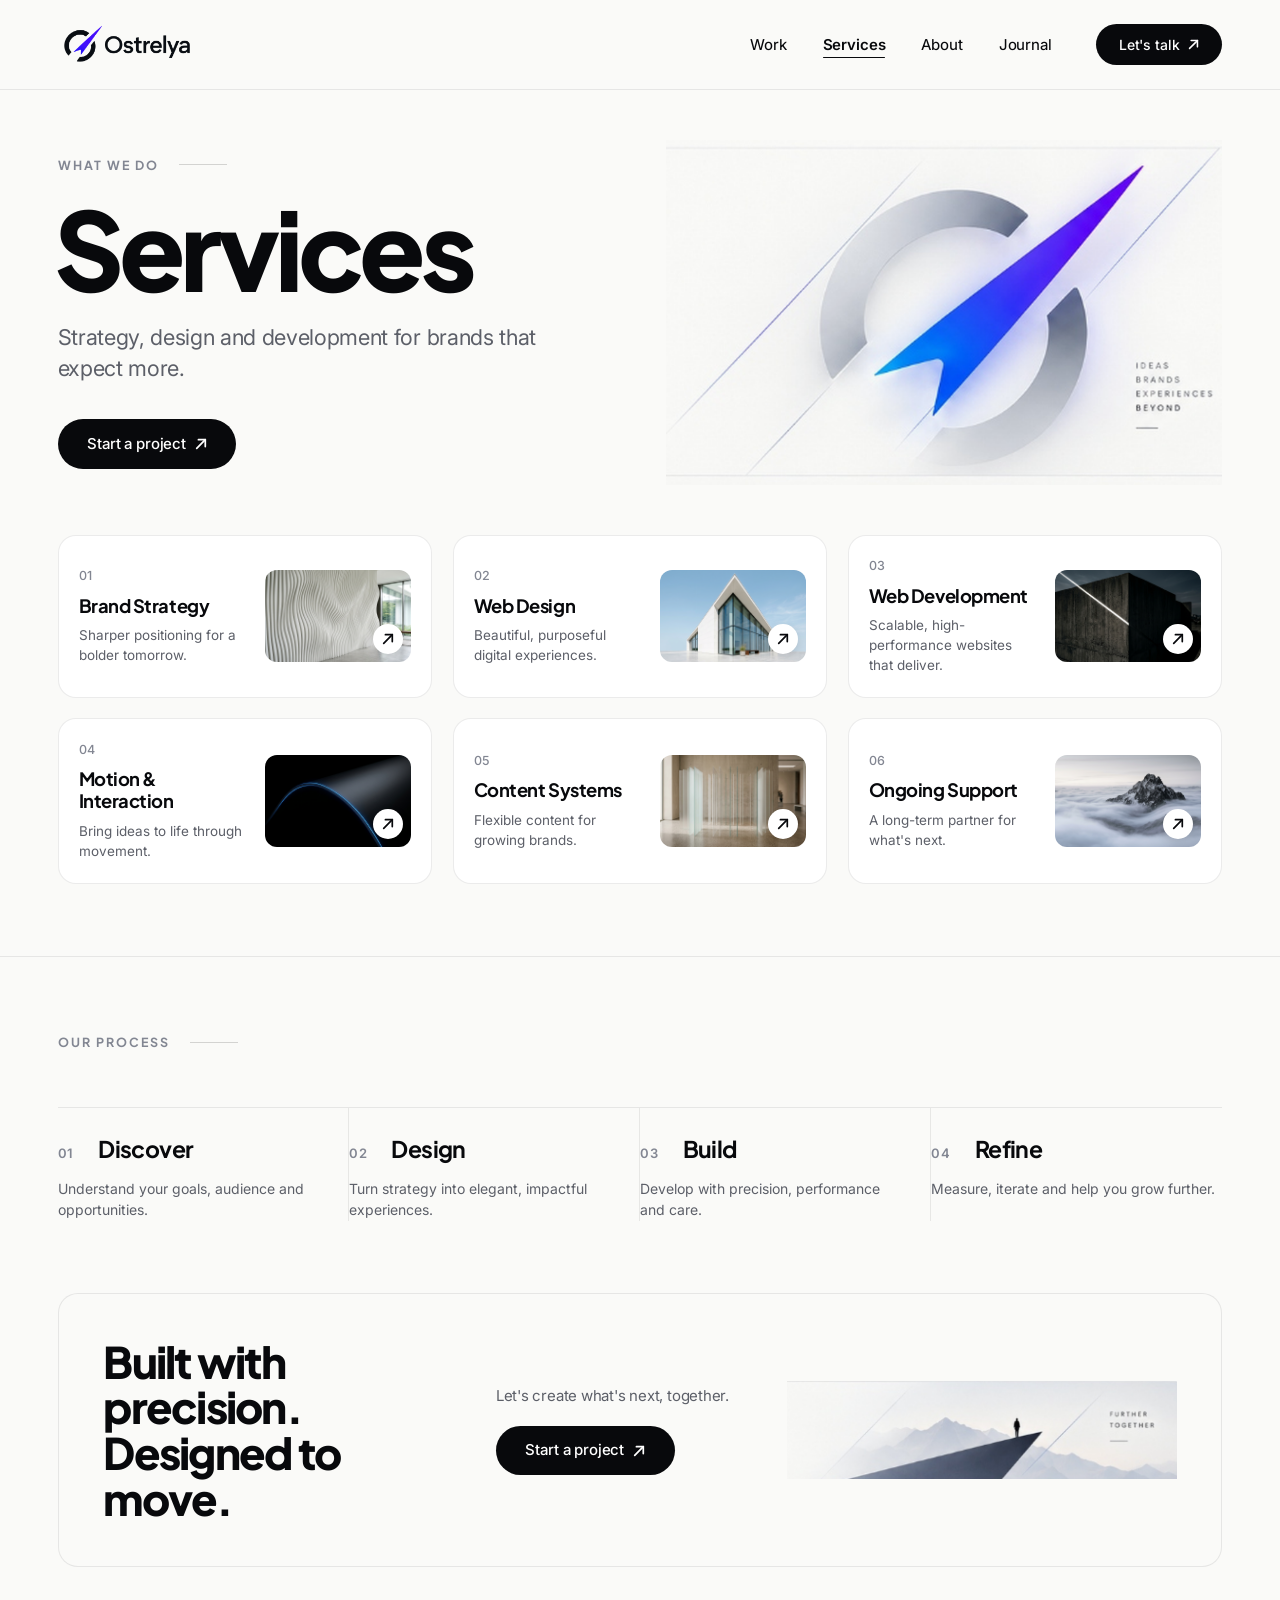
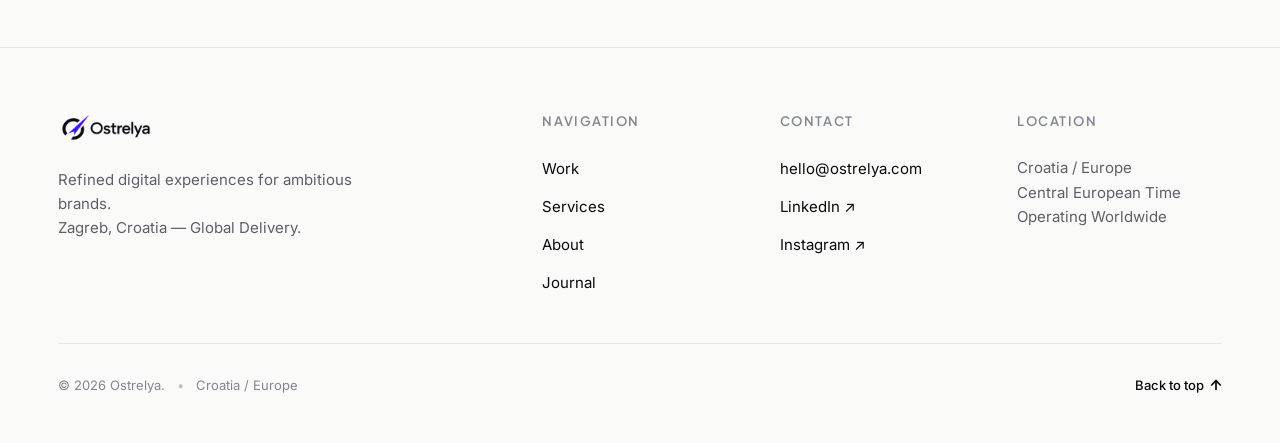
==== services.html @ a350189e "feat: Complete 1:1 Services page with official 3D sculpture and responsive editorial layout" ====
<!DOCTYPE html>
<html lang="en">
<head>
  <meta charset="UTF-8" />
  <meta name="viewport" content="width=device-width, initial-scale=1.0" />
  <title>Services — Ostrelya Studio</title>
  <meta name="description" content="Strategy, design and development for brands that expect more. Explore Ostrelya's capabilities." />
  <meta name="theme-color" content="#FAFAF8" />

  <!-- Open Graph / Social -->
  <meta property="og:type" content="website" />
  <meta property="og:site_name" content="Ostrelya" />
  <meta property="og:title" content="Services — Ostrelya Studio" />
  <meta property="og:description" content="Strategy, design and development for brands that expect more." />
  <meta property="og:image" content="assets/hero-sculpture-official.png" />

  <link rel="icon" type="image/png" href="assets/symbol-dark.png" />

  <!-- Google Fonts: Inter & Plus Jakarta Sans -->
  <link rel="preconnect" href="https://fonts.googleapis.com" />
  <link rel="preconnect" href="https://fonts.gstatic.com" crossorigin />
  <link href="https://fonts.googleapis.com/css2?family=Inter:wght@300;400;500;600;700&family=Plus+Jakarta+Sans:wght@500;600;700;800&display=swap" rel="stylesheet" />

  <link rel="stylesheet" href="styles.css" />
</head>
<body class="page-services">

  <!-- ==================== 1. STICKY NAVIGATION ==================== -->
  <header class="site-header" id="top" role="banner">
    <div class="nav-container">
      <a href="index.html" class="brand-link" aria-label="Ostrelya Home">
        <img src="assets/logo-dark.png" alt="Ostrelya" width="146" height="42" class="brand-logo" />
      </a>

      <nav class="desktop-nav" aria-label="Main Navigation">
        <ul class="nav-links">
          <li><a href="index.html#work" class="nav-link">Work</a></li>
          <li><a href="services.html" class="nav-link active" aria-current="page">Services</a></li>
          <li><a href="index.html#studio" class="nav-link">About</a></li>
          <li><a href="index.html#journal" class="nav-link">Journal</a></li>
        </ul>

        <a href="index.html#contact" class="btn-talk">
          <span>Let's talk</span>
          <svg class="icon-arrow" viewBox="0 0 14 14" width="11" height="11" fill="none" stroke="currentColor" stroke-width="2" stroke-linecap="round" stroke-linejoin="round" aria-hidden="true">
            <line x1="2" y1="12" x2="12" y2="2"></line>
            <polyline points="4 2 12 2 12 10"></polyline>
          </svg>
        </a>
      </nav>

      <!-- Mobile Hamburger Button -->
      <button class="mobile-toggle" id="mobileToggle" aria-label="Toggle navigation menu" aria-expanded="false" aria-controls="mobileMenu">
        <span class="bar"></span>
        <span class="bar"></span>
      </button>
    </div>

    <!-- Mobile Drawer -->
    <div class="mobile-drawer" id="mobileMenu" aria-hidden="true">
      <nav class="mobile-nav-links" aria-label="Mobile Navigation">
        <a href="index.html#work" class="mobile-link">Work</a>
        <a href="services.html" class="mobile-link active">Services</a>
        <a href="index.html#studio" class="mobile-link">About</a>
        <a href="index.html#journal" class="mobile-link">Journal</a>
      </nav>
      <div class="mobile-cta-wrap">
        <a href="index.html#contact" class="btn-talk w-full">
          <span>Let's talk</span>
          <svg class="icon-arrow" viewBox="0 0 14 14" width="12" height="12" fill="none" stroke="currentColor" stroke-width="2" stroke-linecap="round" stroke-linejoin="round" aria-hidden="true">
            <line x1="2" y1="12" x2="12" y2="2"></line>
            <polyline points="4 2 12 2 12 10"></polyline>
          </svg>
        </a>
      </div>
    </div>
  </header>

  <main id="main-content">

    <!-- ==================== 2. SERVICES HERO ==================== -->
    <section class="services-hero-section" aria-label="Services Introduction">
      <div class="page-container">
        <div class="services-hero-grid">

          <!-- Left Column: Typography & Action -->
          <div class="services-hero-content">
            <div class="editorial-eyebrow">
              <span class="eyebrow-text">WHAT WE DO</span>
              <span class="eyebrow-rule" aria-hidden="true"></span>
            </div>

            <h1 class="services-hero-headline">Services</h1>

            <p class="services-hero-lead">
              Strategy, design and development for brands that expect more.
            </p>

            <div class="services-hero-action">
              <a href="index.html#contact" class="btn-talk btn-hero-pill">
                <span>Start a project</span>
                <svg class="icon-arrow" viewBox="0 0 14 14" width="12" height="12" fill="none" stroke="currentColor" stroke-width="2" stroke-linecap="round" stroke-linejoin="round" aria-hidden="true">
                  <line x1="2" y1="12" x2="12" y2="2"></line>
                  <polyline points="4 2 12 2 12 10"></polyline>
                </svg>
              </a>
            </div>
          </div>

          <!-- Right Column: Official 3D Brand Sculpture Visual -->
          <div class="services-hero-visual" aria-hidden="true">
            <div class="sculpture-card">
              <img src="assets/hero-sculpture-official.png" alt="Ostrelya 3D Brand Sculpture" class="sculpture-img" width="870" height="540" />
            </div>
          </div>

        </div>
      </div>
    </section>

    <!-- ==================== 3. SERVICES 6-CARD GRID ==================== -->
    <section class="services-grid-section" aria-label="Studio Capabilities">
      <div class="page-container">
        <div class="services-grid">

          <!-- Card 01: Brand Strategy -->
          <article class="service-card">
            <div class="service-card-body">
              <span class="service-num">01</span>
              <h2 class="service-title">Brand Strategy</h2>
              <p class="service-desc">
                Sharper positioning for a bolder tomorrow.
              </p>
            </div>
            <div class="service-card-media">
              <img src="assets/service-1.jpg" alt="Brand Strategy architecture visual" class="service-media-img" loading="lazy" width="400" height="260" />
              <div class="service-media-btn" aria-hidden="true">
                <svg viewBox="0 0 14 14" width="12" height="12" fill="none" stroke="currentColor" stroke-width="2" stroke-linecap="round" stroke-linejoin="round">
                  <line x1="2" y1="12" x2="12" y2="2"></line>
                  <polyline points="4 2 12 2 12 10"></polyline>
                </svg>
              </div>
            </div>
          </article>

          <!-- Card 02: Web Design -->
          <article class="service-card">
            <div class="service-card-body">
              <span class="service-num">02</span>
              <h2 class="service-title">Web Design</h2>
              <p class="service-desc">
                Beautiful, purposeful digital experiences.
              </p>
            </div>
            <div class="service-card-media">
              <img src="assets/service-2.jpg" alt="Web Design architectural glass visual" class="service-media-img" loading="lazy" width="400" height="260" />
              <div class="service-media-btn" aria-hidden="true">
                <svg viewBox="0 0 14 14" width="12" height="12" fill="none" stroke="currentColor" stroke-width="2" stroke-linecap="round" stroke-linejoin="round">
                  <line x1="2" y1="12" x2="12" y2="2"></line>
                  <polyline points="4 2 12 2 12 10"></polyline>
                </svg>
              </div>
            </div>
          </article>

          <!-- Card 03: Web Development -->
          <article class="service-card">
            <div class="service-card-body">
              <span class="service-num">03</span>
              <h2 class="service-title">Web Development</h2>
              <p class="service-desc">
                Scalable, high-performance websites that deliver.
              </p>
            </div>
            <div class="service-card-media">
              <img src="assets/service-3.jpg" alt="Web Development concrete monolith beam visual" class="service-media-img" loading="lazy" width="400" height="260" />
              <div class="service-media-btn" aria-hidden="true">
                <svg viewBox="0 0 14 14" width="12" height="12" fill="none" stroke="currentColor" stroke-width="2" stroke-linecap="round" stroke-linejoin="round">
                  <line x1="2" y1="12" x2="12" y2="2"></line>
                  <polyline points="4 2 12 2 12 10"></polyline>
                </svg>
              </div>
            </div>
          </article>

          <!-- Card 04: Motion & Interaction -->
          <article class="service-card">
            <div class="service-card-body">
              <span class="service-num">04</span>
              <h2 class="service-title">Motion &amp; Interaction</h2>
              <p class="service-desc">
                Bring ideas to life through movement.
              </p>
            </div>
            <div class="service-card-media">
              <img src="assets/service-4.jpg" alt="Motion and Interaction electric blue curve visual" class="service-media-img" loading="lazy" width="400" height="260" />
              <div class="service-media-btn" aria-hidden="true">
                <svg viewBox="0 0 14 14" width="12" height="12" fill="none" stroke="currentColor" stroke-width="2" stroke-linecap="round" stroke-linejoin="round">
                  <line x1="2" y1="12" x2="12" y2="2"></line>
                  <polyline points="4 2 12 2 12 10"></polyline>
                </svg>
              </div>
            </div>
          </article>

          <!-- Card 05: Content Systems -->
          <article class="service-card">
            <div class="service-card-body">
              <span class="service-num">05</span>
              <h2 class="service-title">Content Systems</h2>
              <p class="service-desc">
                Flexible content for growing brands.
              </p>
            </div>
            <div class="service-card-media">
              <img src="assets/service-5.jpg" alt="Content Systems layered translucent glass visual" class="service-media-img" loading="lazy" width="400" height="260" />
              <div class="service-media-btn" aria-hidden="true">
                <svg viewBox="0 0 14 14" width="12" height="12" fill="none" stroke="currentColor" stroke-width="2" stroke-linecap="round" stroke-linejoin="round">
                  <line x1="2" y1="12" x2="12" y2="2"></line>
                  <polyline points="4 2 12 2 12 10"></polyline>
                </svg>
              </div>
            </div>
          </article>

          <!-- Card 06: Ongoing Support -->
          <article class="service-card">
            <div class="service-card-body">
              <span class="service-num">06</span>
              <h2 class="service-title">Ongoing Support</h2>
              <p class="service-desc">
                A long-term partner for what's next.
              </p>
            </div>
            <div class="service-card-media">
              <img src="assets/service-6.jpg" alt="Ongoing Support alpine mountain mist visual" class="service-media-img" loading="lazy" width="400" height="260" />
              <div class="service-media-btn" aria-hidden="true">
                <svg viewBox="0 0 14 14" width="12" height="12" fill="none" stroke="currentColor" stroke-width="2" stroke-linecap="round" stroke-linejoin="round">
                  <line x1="2" y1="12" x2="12" y2="2"></line>
                  <polyline points="4 2 12 2 12 10"></polyline>
                </svg>
              </div>
            </div>
          </article>

        </div>
      </div>
    </section>

    <!-- ==================== 4. OUR PROCESS (4-COLUMN EDITORIAL) ==================== -->
    <section class="services-process-section" aria-label="Our Process">
      <div class="page-container">
        
        <div class="editorial-eyebrow">
          <span class="eyebrow-text">OUR PROCESS</span>
          <span class="eyebrow-rule" aria-hidden="true"></span>
        </div>

        <div class="services-process-columns">
          
          <!-- Step 01: Discover -->
          <div class="process-col">
            <div class="process-col-head">
              <span class="process-col-num">01</span>
              <h3 class="process-col-title">Discover</h3>
            </div>
            <p class="process-col-text">
              Understand your goals, audience and opportunities.
            </p>
          </div>

          <!-- Step 02: Design -->
          <div class="process-col">
            <div class="process-col-head">
              <span class="process-col-num">02</span>
              <h3 class="process-col-title">Design</h3>
            </div>
            <p class="process-col-text">
              Turn strategy into elegant, impactful experiences.
            </p>
          </div>

          <!-- Step 03: Build -->
          <div class="process-col">
            <div class="process-col-head">
              <span class="process-col-num">03</span>
              <h3 class="process-col-title">Build</h3>
            </div>
            <p class="process-col-text">
              Develop with precision, performance and care.
            </p>
          </div>

          <!-- Step 04: Refine -->
          <div class="process-col">
            <div class="process-col-head">
              <span class="process-col-num">04</span>
              <h3 class="process-col-title">Refine</h3>
            </div>
            <p class="process-col-text">
              Measure, iterate and help you grow further.
            </p>
          </div>

        </div>

      </div>
    </section>

    <!-- ==================== 5. CLOSING CTA BANNER ==================== -->
    <section class="services-cta-section" aria-label="Start a Project">
      <div class="page-container">
        <div class="services-cta-card">
          
          <!-- Left: Headline -->
          <div class="cta-col-headline">
            <h2 class="cta-headline-text">
              Built with precision.<br />
              Designed to move.
            </h2>
          </div>

          <!-- Center: Action & Copy -->
          <div class="cta-col-action">
            <p class="cta-action-sub">Let's create what's next, together.</p>
            <a href="index.html#contact" class="btn-talk btn-cta-pill">
              <span>Start a project</span>
              <svg class="icon-arrow" viewBox="0 0 14 14" width="12" height="12" fill="none" stroke="currentColor" stroke-width="2" stroke-linecap="round" stroke-linejoin="round" aria-hidden="true">
                <line x1="2" y1="12" x2="12" y2="2"></line>
                <polyline points="4 2 12 2 12 10"></polyline>
              </svg>
            </a>
          </div>

          <!-- Right: Official Promontory Graphic -->
          <div class="cta-col-visual">
            <img src="assets/cta-promontory-official.png" alt="Ostrelya Promontory — Further Together" class="cta-promontory-img" loading="lazy" width="800" height="200" />
          </div>

        </div>
      </div>
    </section>

  </main>

  <!-- ==================== 6. FOOTER ==================== -->
  <footer class="site-footer" id="journal" role="contentinfo">
    <div class="page-container">
      <div class="footer-top">
        <div class="footer-brand-col">
          <a href="index.html" class="footer-logo-link" aria-label="Ostrelya back to top">
            <img src="assets/logo-dark.png" alt="Ostrelya" width="168" height="48" class="footer-logo-img" />
          </a>
          <p class="footer-brand-tagline">
            Refined digital experiences for ambitious brands.<br />Zagreb, Croatia &mdash; Global Delivery.
          </p>
        </div>

        <div class="footer-links-grid">
          <div class="footer-nav-col">
            <span class="footer-col-heading">Navigation</span>
            <ul class="footer-list">
              <li><a href="index.html#work">Work</a></li>
              <li><a href="services.html">Services</a></li>
              <li><a href="index.html#studio">About</a></li>
              <li><a href="index.html#journal">Journal</a></li>
            </ul>
          </div>

          <div class="footer-nav-col">
            <span class="footer-col-heading">Contact</span>
            <ul class="footer-list">
              <li><a href="mailto:hello@ostrelya.com">hello@ostrelya.com</a></li>
              <li><a href="https://linkedin.com" target="_blank" rel="noopener noreferrer">LinkedIn ↗</a></li>
              <li><a href="https://instagram.com" target="_blank" rel="noopener noreferrer">Instagram ↗</a></li>
            </ul>
          </div>

          <div class="footer-nav-col">
            <span class="footer-col-heading">Location</span>
            <p class="footer-location-text">
              Croatia / Europe<br />
              Central European Time<br />
              Operating Worldwide
            </p>
          </div>
        </div>
      </div>

      <div class="footer-bottom">
        <div class="footer-bottom-left">
          <span class="copyright">&copy; 2026 Ostrelya.</span>
          <span class="footer-bullet" aria-hidden="true">&bull;</span>
          <span class="location-badge">Croatia / Europe</span>
        </div>

        <div class="footer-bottom-right">
          <a href="#top" class="back-to-top" id="backToTop">
            <span>Back to top</span>
            <svg viewBox="0 0 14 14" width="12" height="12" fill="none" stroke="currentColor" stroke-width="2" stroke-linecap="round" stroke-linejoin="round" aria-hidden="true">
              <line x1="7" y1="12" x2="7" y2="2"></line>
              <polyline points="2 7 7 2 12 7"></polyline>
            </svg>
          </a>
        </div>
      </div>
    </div>
  </footer>

  <script src="script.js"></script>
</body>
</html>
---- styles.css ----
/* ==========================================================================
   OSTRELYA STUDIO — COMPREHENSIVE DESIGN SYSTEM
   Brand: Ostrelya
   Aesthetic: Premium European Design Studio + Swiss Graphic Restraint
   ========================================================================== */

/* -------------------- 1. TOKENS & VARIABLES -------------------- */
:root {
  /* Warm off-white system */
  --bg-canvas: #FAFAF8;
  --bg-canvas-subtle: #F5F5F0;
  --bg-panel: #F1F1EB;
  --bg-panel-hover: #EBEBE4;
  --bg-pure: #FFFFFF;

  /* Typographic Inks */
  --text-primary: #08090C;
  --text-secondary: #5C5F68;
  --text-muted: #828692;
  --text-light: #FFFFFF;
  --text-light-muted: rgba(255, 255, 255, 0.75);

  /* Hairlines & Dividers */
  --border-hairline: rgba(8, 9, 12, 0.08);
  --border-hairline-strong: rgba(8, 9, 12, 0.16);

  /* Brand Accent: Ostrelya electric blue -> violet */
  --grad-ostrelya: linear-gradient(135deg, #087BFF 0%, #224DFF 45%, #5830FF 80%, #8500FF 100%);
  --accent-blue: #087BFF;
  --accent-electric: #224DFF;
  --accent-violet: #8500FF;

  /* Typography */
  --font-display: 'Plus Jakarta Sans', -apple-system, BlinkMacSystemFont, 'Segoe UI', Roboto, Helvetica, Arial, sans-serif;
  --font-sans: 'Inter', -apple-system, BlinkMacSystemFont, 'Segoe UI', Roboto, Helvetica, Arial, sans-serif;

  /* Dimensions */
  --container-max: 1440px;
  --container-pad: clamp(1.75rem, 4.5vw, 4.5rem);
  --header-height: 90px;
  --radius-card: 18px;
  --radius-pill: 9999px;

  /* Motion Curves */
  --ease-out-expo: cubic-bezier(0.16, 1, 0.3, 1);
  --transition-fast: 0.25s var(--ease-out-expo);
  --transition-medium: 0.45s var(--ease-out-expo);
  --transition-slow: 0.75s var(--ease-out-expo);
}

/* -------------------- 2. RESET & BASE -------------------- */
*, *::before, *::after {
  box-sizing: border-box;
  margin: 0;
  padding: 0;
}

html {
  font-size: 16px;
  scroll-behavior: smooth;
  -webkit-font-smoothing: antialiased;
  -moz-osx-font-smoothing: grayscale;
  background-color: var(--bg-canvas);
  color: var(--text-primary);
}

body {
  font-family: var(--font-sans);
  background-color: var(--bg-canvas);
  color: var(--text-primary);
  line-height: 1.5;
  overflow-x: hidden;
  position: relative;
}

img, svg {
  display: block;
  max-width: 100%;
}

a {
  color: inherit;
  text-decoration: none;
}

button {
  background: none;
  border: none;
  font: inherit;
  cursor: pointer;
}

ul, ol {
  list-style: none;
}

.page-container {
  width: 100%;
  max-width: var(--container-max);
  margin-inline: auto;
  padding-inline: var(--container-pad);
}

.section-eyebrow {
  font-family: var(--font-display);
  font-size: 0.78125rem;
  font-weight: 700;
  letter-spacing: 0.16em;
  text-transform: uppercase;
  color: var(--text-muted);
  margin-bottom: 1.25rem;
}

/* -------------------- 3. STICKY NAVIGATION -------------------- */
.site-header {
  position: sticky;
  top: 0;
  left: 0;
  width: 100%;
  height: var(--header-height);
  z-index: 100;
  background-color: var(--bg-canvas);
  border-bottom: 1px solid var(--border-hairline);
  transition: background-color var(--transition-fast), border-color var(--transition-fast), box-shadow var(--transition-fast);
}

.site-header.scrolled {
  background-color: rgba(250, 250, 248, 0.94);
  backdrop-filter: blur(12px);
  -webkit-backdrop-filter: blur(12px);
  box-shadow: 0 4px 20px rgba(8, 9, 12, 0.03);
}

.nav-container {
  width: 100%;
  max-width: var(--container-max);
  height: 100%;
  margin-inline: auto;
  padding-inline: var(--container-pad);
  display: flex;
  align-items: center;
  justify-content: space-between;
}

.brand-link {
  display: flex;
  align-items: center;
  transition: opacity var(--transition-fast);
}

.brand-link:hover {
  opacity: 0.85;
}

.brand-logo {
  height: clamp(44px, 3.6vw, 52px);
  width: auto;
  object-fit: contain;
}

.desktop-nav {
  display: flex;
  align-items: center;
  gap: 2.75rem;
}

.nav-links {
  display: flex;
  align-items: center;
  gap: 2.25rem;
}

.nav-link {
  font-family: var(--font-sans);
  font-size: 0.9375rem;
  font-weight: 450;
  color: var(--text-primary);
  letter-spacing: -0.01em;
  transition: color var(--transition-fast);
}

.nav-link:hover {
  color: var(--text-secondary);
}

.btn-talk {
  display: inline-flex;
  align-items: center;
  gap: 0.55rem;
  background-color: var(--text-primary);
  color: var(--text-light);
  font-family: var(--font-sans);
  font-size: 0.875rem;
  font-weight: 500;
  letter-spacing: -0.01em;
  padding: 0.65rem 1.45rem;
  border-radius: var(--radius-pill);
  transition: background-color var(--transition-fast), transform var(--transition-fast);
}

.btn-talk:hover {
  background-color: #1a1c22;
  transform: translateY(-1px);
}

.btn-talk .icon-arrow,
.btn-primary .icon-arrow,
.services-cta-link .icon-arrow {
  transition: transform var(--transition-fast);
}

.btn-talk:hover .icon-arrow,
.btn-primary:hover .icon-arrow,
.services-cta-link:hover .icon-arrow {
  transform: translate(2px, -2px);
}

/* Mobile Toggle */
.mobile-toggle {
  display: none;
  flex-direction: column;
  justify-content: center;
  gap: 5px;
  width: 32px;
  height: 32px;
}

.mobile-toggle .bar {
  display: block;
  width: 22px;
  height: 1.75px;
  background-color: var(--text-primary);
  transition: transform var(--transition-fast), opacity var(--transition-fast);
}

.mobile-toggle.active .bar:first-child {
  transform: translateY(3.5px) rotate(45deg);
}

.mobile-toggle.active .bar:last-child {
  transform: translateY(-3.5px) rotate(-45deg);
}

.mobile-drawer {
  display: none;
}

/* -------------------- 4. HERO SECTION -------------------- */
.hero-section {
  position: relative;
  width: 100%;
  min-height: calc(82vh - var(--header-height));
  display: flex;
  flex-direction: column;
  justify-content: center;
  overflow: hidden;
  padding-top: clamp(2.5rem, 5vh, 4rem);
  padding-bottom: clamp(1.5rem, 3vh, 2.5rem);
}

/* Architectural Hairline Rules Aligned to Needle Angle (-42deg) */
.hero-architectural-lines {
  position: absolute;
  inset: 0;
  pointer-events: none;
  z-index: 1;
  overflow: hidden;
}

.diagonal-line {
  position: absolute;
  height: 1px;
  transform: rotate(-41.5deg);
  transform-origin: center;
  pointer-events: none;
}

/* Line extending from needle tip to top-right of page */
.line-tangent-tip {
  width: 180vw;
  top: 15%;
  right: -30%;
  background: linear-gradient(90deg, rgba(8, 9, 12, 0) 0%, rgba(8, 9, 12, 0.07) 30%, rgba(34, 77, 255, 0.12) 60%, rgba(8, 9, 12, 0) 100%);
}

/* Line passing through the lower-left circle and needle base */
.line-tangent-base {
  width: 180vw;
  top: 68%;
  left: -20%;
  background: linear-gradient(90deg, rgba(8, 9, 12, 0) 0%, rgba(8, 9, 12, 0.07) 40%, rgba(8, 9, 12, 0.05) 75%, rgba(8, 9, 12, 0) 100%);
}

/* Subtle cross-field tension line */
.line-cross-field {
  width: 180vw;
  top: 42%;
  left: -15%;
  opacity: 0.45;
  background: linear-gradient(90deg, rgba(8, 9, 12, 0) 0%, rgba(8, 9, 12, 0.05) 50%, rgba(8, 9, 12, 0) 100%);
}

.hero-container {
  position: relative;
  z-index: 2;
  width: 100%;
  max-width: var(--container-max);
  margin-inline: auto;
  padding-inline: var(--container-pad);
  display: grid;
  grid-template-columns: 1.15fr 0.85fr;
  align-items: center;
  gap: clamp(2rem, 4vw, 5rem);
}

.hero-content {
  display: flex;
  flex-direction: column;
  align-items: flex-start;
  max-width: 680px;
}

.hero-title {
  font-family: var(--font-display);
  font-size: clamp(4.5rem, 9.8vw, 9.5rem);
  font-weight: 800;
  letter-spacing: -0.045em;
  line-height: 0.92;
  color: var(--text-primary);
  margin-bottom: 1.5rem;
  margin-left: -0.035em;
}

.hero-tagline {
  font-family: var(--font-sans);
  font-size: clamp(1.2rem, 1.85vw, 1.625rem);
  font-weight: 400;
  line-height: 1.35;
  color: var(--text-secondary);
  letter-spacing: -0.018em;
  margin-bottom: 2.75rem;
}

.btn-primary {
  display: inline-flex;
  align-items: center;
  gap: 0.65rem;
  background-color: var(--text-primary);
  color: var(--text-light);
  font-family: var(--font-sans);
  font-size: 0.9375rem;
  font-weight: 500;
  letter-spacing: -0.01em;
  padding: 0.85rem 1.85rem;
  border-radius: var(--radius-pill);
  transition: background-color var(--transition-fast), transform var(--transition-fast), box-shadow var(--transition-fast);
}

.btn-primary:hover {
  background-color: #1a1c22;
  transform: translateY(-2px);
  box-shadow: 0 8px 24px rgba(8, 9, 12, 0.12);
}

/* Right Column: Giant Emblem */
.hero-emblem-wrap {
  position: relative;
  display: flex;
  align-items: center;
  justify-content: center;
}

.emblem-stage {
  position: relative;
  width: 100%;
  max-width: 540px;
  aspect-ratio: 1 / 1;
  display: flex;
  align-items: center;
  justify-content: center;
  transition: transform var(--transition-slow);
}

.hero-emblem {
  width: 100%;
  height: 100%;
  object-fit: contain;
  filter: drop-shadow(0 20px 35px rgba(8, 9, 12, 0.11))
          drop-shadow(0 45px 75px rgba(34, 77, 255, 0.08));
  user-select: none;
  -webkit-user-drag: none;
}

/* Hairline Divider under Hero */
.hero-divider {
  width: 100%;
  max-width: var(--container-max);
  height: 1px;
  background-color: var(--border-hairline);
  margin-inline: auto;
  margin-top: clamp(2rem, 4vh, 3.5rem);
}

/* -------------------- 5. FEATURED WORK (4 CARDS) -------------------- */
.work-section {
  position: relative;
  padding-top: clamp(2rem, 3.5vh, 3rem);
  padding-bottom: clamp(5rem, 8vh, 7.5rem);
}

.work-grid {
  display: grid;
  grid-template-columns: repeat(4, 1fr);
  gap: clamp(1rem, 1.6vw, 1.5rem);
}

.project-card {
  position: relative;
  border-radius: var(--radius-card);
  overflow: hidden;
  aspect-ratio: 4 / 3.25;
  background-color: #121316;
  box-shadow: 0 4px 16px rgba(8, 9, 12, 0.04);
  transition: transform var(--transition-medium), box-shadow var(--transition-medium);
}

.project-card:hover {
  transform: translateY(-4px);
  box-shadow: 0 16px 36px rgba(8, 9, 12, 0.09);
}

.card-inner-link {
  display: flex;
  flex-direction: column;
  justify-content: space-between;
  width: 100%;
  height: 100%;
  position: relative;
  padding: clamp(1.15rem, 1.6vw, 1.5rem);
  overflow: hidden;
}

.card-media {
  position: absolute;
  inset: 0;
  z-index: 1;
  overflow: hidden;
}

.card-image {
  width: 100%;
  height: 100%;
  object-fit: cover;
  transition: transform 0.8s var(--ease-out-expo);
}

.project-card:hover .card-image {
  transform: scale(1.04);
}

.card-overlay {
  position: absolute;
  inset: 0;
  pointer-events: none;
}

/* Dark Card Styling (Card 1 & Card 3) */
.card-dark .card-overlay {
  background: linear-gradient(
    180deg,
    rgba(8, 9, 12, 0.5) 0%,
    rgba(8, 9, 12, 0.15) 35%,
    rgba(8, 9, 12, 0.88) 100%
  );
}

.card-dark .indicator-symbol,
.card-dark .card-title,
.card-dark .card-arrow {
  color: #FFFFFF;
}

.card-dark .card-category {
  color: rgba(255, 255, 255, 0.72);
}

.card-dark .indicator-dashes i {
  background-color: rgba(255, 255, 255, 0.5);
}

/* Light Card Styling (Card 2 & Card 4) */
.card-light .card-overlay {
  background: linear-gradient(
    180deg,
    rgba(250, 250, 248, 0.55) 0%,
    rgba(250, 250, 248, 0.12) 35%,
    rgba(250, 250, 248, 0.92) 100%
  );
}

.card-light .indicator-symbol,
.card-light .card-title,
.card-light .card-arrow {
  color: #08090C;
}

.card-light .card-category {
  color: #5C5F68;
}

.card-light .indicator-dashes i {
  background-color: rgba(8, 9, 12, 0.35);
}

/* Card Top Row */
.card-top {
  position: relative;
  z-index: 2;
  display: flex;
  align-items: center;
  justify-content: space-between;
}

.indicator-symbol {
  font-family: var(--font-display);
  font-size: 0.9375rem;
  font-weight: 700;
  letter-spacing: -0.01em;
}

.indicator-symbol.glyph-circle {
  font-size: 1.15rem;
  font-weight: 400;
  line-height: 1;
}

.indicator-dashes {
  display: flex;
  align-items: center;
  gap: 5px;
}

.indicator-dashes i {
  display: block;
  width: 14px;
  height: 1.5px;
  border-radius: 1px;
}

/* Card Bottom Row */
.card-bottom {
  position: relative;
  z-index: 2;
  display: flex;
  align-items: flex-end;
  justify-content: space-between;
  gap: 0.75rem;
}

.card-meta {
  display: flex;
  flex-direction: column;
  gap: 0.45rem;
}

.card-title {
  font-family: var(--font-display);
  font-size: clamp(1.1rem, 1.45vw, 1.375rem);
  font-weight: 600;
  line-height: 1.18;
  letter-spacing: -0.025em;
}

.card-category {
  font-family: var(--font-sans);
  font-size: 0.6875rem;
  font-weight: 600;
  text-transform: uppercase;
  letter-spacing: 0.12em;
}

.card-arrow-wrap {
  display: flex;
  align-items: center;
  justify-content: center;
  width: 26px;
  height: 26px;
  flex-shrink: 0;
}

.card-arrow {
  transition: transform var(--transition-fast);
}

.project-card:hover .card-arrow {
  transform: translate(3px, -3px);
}

/* -------------------- 6. STUDIO / POSITIONING SECTION -------------------- */
.studio-section {
  position: relative;
  padding-top: clamp(4.5rem, 7.5vh, 7rem);
  padding-bottom: clamp(5rem, 8.5vh, 8rem);
  border-top: 1px solid var(--border-hairline);
}

.studio-layout {
  display: grid;
  grid-template-columns: 1.35fr 1fr;
  gap: clamp(2.5rem, 6vw, 6.5rem);
  align-items: flex-start;
  margin-top: 1.75rem;
}

.statement-headline {
  font-family: var(--font-display);
  font-size: clamp(2.25rem, 4.4vw, 4.25rem);
  font-weight: 700;
  line-height: 1.12;
  letter-spacing: -0.035em;
  color: var(--text-primary);
}

.studio-narrative {
  display: flex;
  flex-direction: column;
  gap: 1.5rem;
  padding-top: 0.5rem;
}

.narrative-p {
  font-family: var(--font-sans);
  font-size: clamp(1.0625rem, 1.35vw, 1.35rem);
  font-weight: 400;
  line-height: 1.6;
  color: var(--text-primary);
  letter-spacing: -0.015em;
}

.narrative-sub {
  font-family: var(--font-sans);
  font-size: 0.9375rem;
  line-height: 1.65;
  color: var(--text-secondary);
}

.studio-signature {
  margin-top: 1.5rem;
  padding-top: 1.5rem;
  border-top: 1px solid var(--border-hairline);
  display: flex;
  flex-direction: column;
  gap: 0.25rem;
}

.sig-label {
  font-size: 0.75rem;
  font-weight: 700;
  text-transform: uppercase;
  letter-spacing: 0.12em;
  color: var(--text-muted);
}

.sig-val {
  font-size: 0.875rem;
  font-weight: 500;
  color: var(--text-primary);
}

/* -------------------- 7. SERVICES PREVIEW -------------------- */
.services-section {
  position: relative;
  padding-top: clamp(4.5rem, 7.5vh, 7rem);
  padding-bottom: clamp(5rem, 8.5vh, 8rem);
  border-top: 1px solid var(--border-hairline);
}

.services-header {
  display: flex;
  align-items: flex-end;
  justify-content: space-between;
  margin-bottom: clamp(3rem, 5vh, 4.5rem);
}

.services-headline {
  font-family: var(--font-display);
  font-size: clamp(2.25rem, 4vw, 3.75rem);
  font-weight: 700;
  line-height: 1.1;
  letter-spacing: -0.035em;
  color: var(--text-primary);
}

.services-cta-link {
  display: inline-flex;
  align-items: center;
  gap: 0.5rem;
  font-family: var(--font-sans);
  font-size: 0.9375rem;
  font-weight: 500;
  color: var(--text-primary);
  padding-bottom: 0.25rem;
  border-bottom: 1px solid var(--text-primary);
  transition: opacity var(--transition-fast);
}

.services-cta-link:hover {
  opacity: 0.7;
}

.services-list {
  display: flex;
  flex-direction: column;
  border-top: 1px solid var(--border-hairline);
}

.service-row {
  display: grid;
  grid-template-columns: 80px 1.25fr 2fr 40px;
  align-items: baseline;
  gap: 2rem;
  padding-block: clamp(2rem, 3.5vh, 2.75rem);
  border-bottom: 1px solid var(--border-hairline);
  transition: background-color var(--transition-fast), padding-inline var(--transition-fast);
  cursor: pointer;
}

.service-row:hover {
  background-color: var(--bg-canvas-subtle);
  padding-inline: 1rem;
}

.service-num {
  font-family: var(--font-display);
  font-size: 0.9375rem;
  font-weight: 600;
  color: var(--text-muted);
}

.service-title {
  font-family: var(--font-display);
  font-size: clamp(1.35rem, 2vw, 1.85rem);
  font-weight: 600;
  letter-spacing: -0.025em;
  color: var(--text-primary);
}

.service-desc {
  font-family: var(--font-sans);
  font-size: 0.9375rem;
  line-height: 1.6;
  color: var(--text-secondary);
  max-width: 580px;
}

.service-arrow-col {
  display: flex;
  justify-content: flex-end;
  color: var(--text-muted);
  transition: transform var(--transition-fast), color var(--transition-fast);
}

.service-row:hover .service-arrow-col {
  transform: translate(4px, -4px);
  color: var(--text-primary);
}

/* -------------------- 8. PHILOSOPHY (EDITORIAL REDESIGN) -------------------- */
.philosophy-section {
  position: relative;
  padding-top: clamp(5.5rem, 9vh, 9rem);
  padding-bottom: clamp(5.5rem, 9vh, 9rem);
  border-top: 1px solid var(--border-hairline);
  background-color: var(--bg-canvas);
}

.philosophy-layout {
  display: grid;
  grid-template-columns: 42% 58%;
  gap: clamp(3rem, 6vw, 7rem);
  align-items: flex-start;
}

.philosophy-header-col {
  position: sticky;
  top: 120px;
}

.philosophy-headline {
  font-family: var(--font-display);
  font-size: clamp(2.35rem, 4.2vw, 3.85rem);
  font-weight: 700;
  line-height: 1.1;
  letter-spacing: -0.035em;
  color: var(--text-primary);
}

.philosophy-list-col {
  display: flex;
  flex-direction: column;
  border-top: 1px solid var(--border-hairline);
}

.philosophy-item {
  position: relative;
  overflow: hidden;
  padding-block: clamp(2.75rem, 4.5vh, 3.75rem);
  border-bottom: 1px solid var(--border-hairline);
  cursor: default;
  transition: background-color 0.5s var(--ease-out-expo);
}

.philosophy-item:hover {
  background-color: rgba(245, 245, 240, 0.4);
}

.philosophy-item-main {
  display: grid;
  grid-template-columns: 85px 1fr;
  gap: clamp(1.5rem, 3vw, 2.75rem);
  align-items: baseline;
}

.philosophy-num {
  font-family: var(--font-display);
  font-size: clamp(2.25rem, 3.5vw, 3.25rem);
  font-weight: 300;
  letter-spacing: -0.04em;
  line-height: 1;
  color: rgba(8, 9, 12, 0.18);
  transition: color 0.5s var(--ease-out-expo);
}

.philosophy-item:hover .philosophy-num {
  color: var(--text-primary);
}

.philosophy-body {
  display: flex;
  flex-direction: column;
}

.philosophy-title {
  font-family: var(--font-display);
  font-size: clamp(1.85rem, 2.75vw, 2.65rem);
  font-weight: 800;
  letter-spacing: -0.03em;
  text-transform: uppercase;
  line-height: 1.05;
  color: var(--text-primary);
  margin-bottom: 0.65rem;
  transition: transform 0.5s var(--ease-out-expo);
}

.philosophy-item:hover .philosophy-title {
  transform: translateX(5px);
}

.philosophy-desc {
  font-family: var(--font-sans);
  font-size: clamp(1.05rem, 1.35vw, 1.25rem);
  font-weight: 400;
  color: var(--text-secondary);
  line-height: 1.5;
  letter-spacing: -0.015em;
  transition: color 0.5s var(--ease-out-expo);
}

.philosophy-item:hover .philosophy-desc {
  color: var(--text-primary);
}

/* Subtle Architectural Needle Accent on Hover */
.philosophy-accent-line {
  position: absolute;
  right: 2rem;
  top: 50%;
  width: 52px;
  height: 1.5px;
  background: linear-gradient(90deg, #087BFF, #8500FF);
  transform: rotate(-41.5deg) scaleX(0);
  transform-origin: left center;
  opacity: 0;
  transition: transform 0.5s var(--ease-out-expo), opacity 0.5s var(--ease-out-expo);
  pointer-events: none;
}

.philosophy-item:hover .philosophy-accent-line {
  transform: rotate(-41.5deg) scaleX(1);
  opacity: 0.85;
}

/* -------------------- 9. HOW WE WORK (STAGGERED EDITORIAL REDESIGN) -------------------- */
.process-section {
  position: relative;
  padding-top: clamp(5rem, 8vh, 8rem);
  padding-bottom: clamp(6.5rem, 11vh, 10rem);
  border-top: 1px solid var(--border-hairline);
  background-color: var(--bg-canvas);
  overflow: hidden;
}

.process-header {
  display: flex;
  align-items: baseline;
  justify-content: space-between;
  padding-bottom: 1.75rem;
  border-bottom: 1px solid var(--border-hairline);
  margin-bottom: clamp(3.5rem, 6vh, 5.5rem);
}

.process-header .section-eyebrow {
  margin-bottom: 0;
}

.process-range-label {
  font-family: var(--font-display);
  font-size: 0.8125rem;
  font-weight: 600;
  letter-spacing: 0.16em;
  color: var(--text-muted);
}

.process-stage {
  position: relative;
  width: 100%;
}

/* Subtle Directional Trajectory Line (SVG) */
.process-trajectory-svg {
  position: absolute;
  inset: 0;
  width: 100%;
  height: 100%;
  pointer-events: none;
  z-index: 1;
  overflow: visible;
}

.process-path-base {
  stroke-dasharray: 4 6;
  opacity: 0.5;
  transition: opacity 0.4s var(--ease-out-expo);
}

.process-path-active {
  stroke-linecap: round;
  stroke-linejoin: round;
  filter: drop-shadow(0 0 10px rgba(34, 77, 255, 0.5));
  will-change: stroke-dashoffset;
}

.process-tracer-dot {
  filter: drop-shadow(0 0 8px rgba(34, 77, 255, 0.95)) drop-shadow(0 0 16px rgba(34, 77, 255, 0.5));
  opacity: 0;
  transition: opacity 0.3s var(--ease-out-expo);
  pointer-events: none;
}

.process-tracer-dot.visible {
  opacity: 1;
}

.process-staggered-track {
  position: relative;
  z-index: 2;
  display: flex;
  flex-direction: column;
  gap: clamp(3.5rem, 6.5vh, 5.5rem);
}

/* Asymmetric Node Positioning */
.process-node {
  display: flex;
  flex-direction: column;
  align-items: flex-start;
  cursor: pointer;
  transition: transform 0.5s var(--ease-out-expo);
}

.process-node:hover {
  transform: translateX(4px);
}

.node-1 {
  margin-left: 0;
  max-width: 320px;
}

.node-2 {
  margin-left: clamp(28%, 34vw, 38%);
  max-width: 340px;
}

.node-3 {
  margin-left: clamp(10%, 14vw, 18%);
  max-width: 320px;
}

.node-4 {
  margin-left: clamp(55%, 62vw, 68%);
  max-width: 330px;
}

.process-step-num {
  position: relative;
  z-index: 3;
  display: inline-flex;
  align-self: flex-start;
  align-items: center;
  font-family: var(--font-display);
  font-size: 0.8125rem;
  font-weight: 700;
  color: var(--text-muted);
  letter-spacing: 0.14em;
  background-color: var(--bg-canvas);
  padding: 0.25rem 0.65rem;
  border-radius: 2px;
  border: 1px solid var(--border-hairline);
  margin-bottom: 0.85rem;
  transition: color 0.4s var(--ease-out-expo), background-color 0.4s var(--ease-out-expo), border-color 0.4s var(--ease-out-expo), box-shadow 0.4s var(--ease-out-expo), transform 0.4s var(--ease-out-expo);
}

.process-step-title {
  font-family: var(--font-display);
  font-size: clamp(2rem, 3.2vw, 2.85rem);
  font-weight: 700;
  letter-spacing: -0.03em;
  color: var(--text-secondary);
  line-height: 1.05;
  margin-bottom: 0.75rem;
  opacity: 0.55;
  transition: opacity 0.4s var(--ease-out-expo), color 0.4s var(--ease-out-expo), transform 0.4s var(--ease-out-expo);
}

.process-step-desc {
  font-family: var(--font-sans);
  font-size: clamp(0.9375rem, 1.15vw, 1.0625rem);
  line-height: 1.55;
  color: var(--text-muted);
  letter-spacing: -0.012em;
  transition: color 0.4s var(--ease-out-expo);
}

/* Active & Hover States */
.process-node.is-active .process-step-num,
.process-node:hover .process-step-num {
  color: #ffffff;
  background-color: #0c0d10;
  border-color: var(--accent-electric);
  box-shadow: 0 0 16px rgba(34, 77, 255, 0.35);
  transform: translateY(-2px);
}

.process-node.is-active .process-step-title,
.process-node:hover .process-step-title {
  opacity: 1;
  color: var(--text-primary);
  transform: translateX(2px);
}

.process-node.is-active .process-step-desc,
.process-node:hover .process-step-desc {
  color: var(--text-secondary);
}

/* -------------------- 10. LARGE CLOSING CTA -------------------- */
.closing-cta-section {
  position: relative;
  padding-top: clamp(2rem, 4vh, 3.5rem);
  padding-bottom: clamp(6rem, 10vh, 9rem);
}

.cta-panel {
  position: relative;
  background-color: var(--bg-panel);
  border: 1px solid var(--border-hairline);
  border-radius: 24px;
  overflow: hidden;
  padding: clamp(3rem, 6vw, 5.5rem) clamp(2rem, 5vw, 4.5rem);
}

.cta-diagonal-accent {
  position: absolute;
  top: -50%;
  right: -20%;
  width: 140%;
  height: 200%;
  background: linear-gradient(
    -41.5deg,
    transparent 0%,
    rgba(34, 77, 255, 0.035) 45%,
    rgba(133, 0, 255, 0.025) 55%,
    transparent 100%
  );
  pointer-events: none;
}

.cta-panel-content {
  position: relative;
  z-index: 2;
  display: grid;
  grid-template-columns: 1.35fr 1fr;
  gap: clamp(2rem, 5vw, 5rem);
  align-items: center;
}

.cta-title {
  font-family: var(--font-display);
  font-size: clamp(2.25rem, 4.5vw, 4.25rem);
  font-weight: 700;
  line-height: 1.08;
  letter-spacing: -0.035em;
  color: var(--text-primary);
  margin-bottom: 1.25rem;
}

.cta-sub {
  font-family: var(--font-sans);
  font-size: clamp(1rem, 1.3vw, 1.2rem);
  line-height: 1.55;
  color: var(--text-secondary);
  max-width: 520px;
}

.cta-action-group {
  display: flex;
  flex-direction: column;
  align-items: flex-start;
  gap: 1.25rem;
}

.btn-cta-large {
  padding: 1.1rem 2.25rem;
  font-size: 1rem;
}

.cta-direct-email {
  font-size: 0.875rem;
  color: var(--text-muted);
}

.cta-direct-email a {
  color: var(--text-primary);
  font-weight: 500;
  text-decoration: underline;
  text-underline-offset: 3px;
  transition: color var(--transition-fast);
}

.cta-direct-email a:hover {
  color: var(--accent-electric);
}

/* -------------------- 11. FOOTER -------------------- */
.site-footer {
  position: relative;
  background-color: var(--bg-canvas);
  border-top: 1px solid var(--border-hairline);
  padding-top: clamp(4rem, 6vh, 6rem);
  padding-bottom: 3rem;
}

.footer-top {
  display: grid;
  grid-template-columns: 1.2fr 2fr;
  gap: clamp(3rem, 6vw, 6rem);
  padding-bottom: clamp(3rem, 5vh, 4.5rem);
  border-bottom: 1px solid var(--border-hairline);
}

.footer-brand-col {
  display: flex;
  flex-direction: column;
  gap: 1.5rem;
}

.footer-logo-img {
  height: 32px;
  width: auto;
  object-fit: contain;
}

.footer-brand-tagline {
  font-family: var(--font-sans);
  font-size: 0.9375rem;
  line-height: 1.6;
  color: var(--text-secondary);
  max-width: 340px;
}

.footer-links-grid {
  display: grid;
  grid-template-columns: repeat(3, 1fr);
  gap: 2rem;
}

.footer-col-heading {
  display: block;
  font-family: var(--font-display);
  font-size: 0.8125rem;
  font-weight: 600;
  text-transform: uppercase;
  letter-spacing: 0.12em;
  color: var(--text-muted);
  margin-bottom: 1.5rem;
}

.footer-list {
  display: flex;
  flex-direction: column;
  gap: 0.85rem;
}

.footer-list a {
  font-size: 0.9375rem;
  color: var(--text-primary);
  transition: color var(--transition-fast);
}

.footer-list a:hover {
  color: var(--accent-electric);
}

.footer-location-text {
  font-size: 0.9375rem;
  line-height: 1.65;
  color: var(--text-secondary);
}

.footer-bottom {
  display: flex;
  align-items: center;
  justify-content: space-between;
  padding-top: 2rem;
  font-size: 0.8125rem;
  color: var(--text-muted);
}

.footer-bottom-left {
  display: flex;
  align-items: center;
  gap: 0.75rem;
}

.footer-bullet {
  opacity: 0.5;
}

.back-to-top {
  display: inline-flex;
  align-items: center;
  gap: 0.4rem;
  color: var(--text-primary);
  font-weight: 500;
  transition: color var(--transition-fast);
}

.back-to-top:hover {
  color: var(--accent-electric);
}

/* -------------------- 12. RESPONSIVE BREAKPOINTS -------------------- */
@media (max-width: 1080px) {
  .hero-container {
    grid-template-columns: 1fr 0.8fr;
    gap: 3rem;
  }

  .work-grid {
    grid-template-columns: repeat(2, 1fr);
    gap: 1.5rem;
  }

  .studio-layout {
    grid-template-columns: 1fr;
    gap: 2rem;
  }

  .philosophy-layout {
    grid-template-columns: 1fr;
    gap: 3rem;
  }

  .philosophy-header-col {
    position: static;
  }

  .node-1 {
    margin-left: 0;
  }

  .node-2 {
    margin-left: 28%;
  }

  .node-3 {
    margin-left: 8%;
  }

  .node-4 {
    margin-left: 46%;
  }

  .cta-panel-content {
    grid-template-columns: 1fr;
    gap: 2.5rem;
  }

  .footer-top {
    grid-template-columns: 1fr;
    gap: 3.5rem;
  }
}

@media (max-width: 768px) {
  :root {
    --header-height: 80px;
    --container-pad: 1.25rem;
  }

  .brand-logo {
    height: 38px;
  }

  .desktop-nav {
    display: none;
  }

  .mobile-toggle {
    display: flex;
  }

  .mobile-drawer {
    display: flex;
    flex-direction: column;
    position: fixed;
    top: var(--header-height);
    left: 0;
    width: 100%;
    height: calc(100vh - var(--header-height));
    background-color: var(--bg-canvas);
    z-index: 99;
    padding: 2.5rem 1.5rem;
    transform: translateY(-100%);
    opacity: 0;
    pointer-events: none;
    transition: transform var(--transition-medium), opacity var(--transition-medium);
    border-bottom: 1px solid var(--border-hairline);
  }

  .mobile-drawer.open {
    transform: translateY(0);
    opacity: 1;
    pointer-events: auto;
  }

  .mobile-nav-links {
    display: flex;
    flex-direction: column;
    gap: 1.5rem;
  }

  .mobile-link {
    font-family: var(--font-display);
    font-size: 1.75rem;
    font-weight: 700;
    letter-spacing: -0.03em;
    color: var(--text-primary);
  }

  .mobile-cta-wrap {
    margin-top: auto;
    padding-top: 2rem;
  }

  .mobile-cta-wrap .btn-talk {
    width: 100%;
    justify-content: center;
    padding: 0.95rem 1.5rem;
    font-size: 1rem;
  }

  .hero-section {
    padding-top: 2rem;
    padding-bottom: 3.5rem;
    min-height: auto;
  }

  .hero-container {
    grid-template-columns: 1fr;
    gap: 2.5rem;
  }

  .hero-title {
    font-size: clamp(3.75rem, 16vw, 5.5rem);
    margin-bottom: 1rem;
  }

  .hero-tagline {
    font-size: 1.15rem;
    margin-bottom: 2rem;
  }

  .hero-emblem-wrap {
    order: -1;
    max-width: 280px;
    margin-inline: auto;
  }

  .work-grid {
    grid-template-columns: 1fr;
  }

  .project-card {
    aspect-ratio: 16 / 12;
  }

  .services-header {
    flex-direction: column;
    align-items: flex-start;
    gap: 1.5rem;
  }

  .service-row {
    grid-template-columns: 45px 1fr 28px;
    gap: 1rem;
  }

  .service-desc-col {
    grid-column: 2 / -1;
    margin-top: 0.25rem;
  }

  .philosophy-item-main {
    grid-template-columns: 55px 1fr;
    gap: 1.25rem;
  }

  .philosophy-num {
    font-size: 2rem;
  }

  .philosophy-title {
    font-size: 1.625rem;
  }

  .philosophy-desc {
    font-size: 1rem;
  }

  .process-trajectory-svg {
    display: none;
  }

  .process-staggered-track {
    gap: 0;
    border-top: 1px solid var(--border-hairline);
  }

  .process-node {
    margin-left: 0 !important;
    max-width: 100% !important;
    padding-block: 2.25rem;
    border-bottom: 1px solid var(--border-hairline);
  }

  .process-node:last-child {
    border-bottom: none;
  }

  .process-step-title {
    font-size: 1.85rem;
  }

  .footer-links-grid {
    grid-template-columns: 1fr;
    gap: 2.5rem;
  }

  .footer-bottom {
    flex-direction: column;
    align-items: flex-start;
    gap: 1.25rem;
  }
}

/* -------------------- 13. ACCESSIBILITY & REDUCED MOTION -------------------- */
@media (prefers-reduced-motion: reduce) {
  *, *::before, *::after {
    animation-duration: 0.01ms !important;
    animation-iteration-count: 1 !important;
    transition-duration: 0.01ms !important;
    scroll-behavior: auto !important;
  }
}

/* ==========================================================================
   14. SERVICES PAGE SPECIFIC STYLES
   Brand: Ostrelya
   Aesthetic: Swiss Typography + Architectural European Layout
   ========================================================================== */

/* Active Navigation State */
.nav-link.active,
.mobile-link.active {
  font-weight: 600;
  color: var(--text-primary);
  position: relative;
}

.nav-link.active::after {
  content: '';
  position: absolute;
  bottom: -4px;
  left: 0;
  width: 100%;
  height: 1.5px;
  background-color: var(--text-primary);
  border-radius: 1px;
}

/* Editorial Eyebrow with hairline rule */
.editorial-eyebrow {
  display: inline-flex;
  align-items: center;
  gap: 1.25rem;
  margin-bottom: 1.5rem;
}

.editorial-eyebrow .eyebrow-text {
  font-family: var(--font-display);
  font-size: 0.78125rem;
  font-weight: 700;
  letter-spacing: 0.16em;
  text-transform: uppercase;
  color: var(--text-muted);
}

.editorial-eyebrow .eyebrow-rule {
  width: 48px;
  height: 1px;
  background-color: var(--border-hairline-strong);
}

/* Services Hero Section */
.services-hero-section {
  position: relative;
  padding-top: clamp(3rem, 5.5vh, 5rem);
  padding-bottom: clamp(3rem, 5.5vh, 5rem);
  background-color: var(--bg-canvas);
  isolation: isolate;
}

.services-hero-grid {
  display: grid;
  grid-template-columns: 1fr 1fr;
  align-items: center;
  gap: clamp(2rem, 4vw, 4.5rem);
}

.services-hero-content {
  display: flex;
  flex-direction: column;
  align-items: flex-start;
  max-width: 580px;
}

.services-hero-headline {
  font-family: var(--font-display);
  font-size: clamp(4.5rem, 8.5vw, 8.5rem);
  font-weight: 800;
  letter-spacing: -0.045em;
  line-height: 0.92;
  color: var(--text-primary);
  margin-bottom: 1.5rem;
  margin-left: -0.035em;
}

.services-hero-lead {
  font-family: var(--font-sans);
  font-size: clamp(1.2rem, 1.7vw, 1.45rem);
  font-weight: 400;
  line-height: 1.4;
  color: var(--text-secondary);
  letter-spacing: -0.015em;
  margin-bottom: 2.25rem;
  max-width: 480px;
}

.services-hero-action .btn-hero-pill {
  padding: 0.85rem 1.85rem;
  font-size: 0.9375rem;
}

/* Right Column: Abstract Brand Sculpture */
.services-hero-visual {
  position: relative;
  display: flex;
  justify-content: flex-end;
  align-items: center;
}

.sculpture-card {
  position: relative;
  width: 100%;
  max-width: 580px;
  display: flex;
  align-items: center;
  justify-content: flex-end;
  background-color: transparent;
}

.sculpture-img {
  width: 100%;
  height: auto;
  object-fit: contain;
  mix-blend-mode: multiply;
  transition: transform var(--transition-slow);
}

.sculpture-card:hover .sculpture-img {
  transform: scale(1.02);
}

/* ==================== SERVICES GRID (6 HORIZONTAL CARDS) ==================== */
.services-grid-section {
  position: relative;
  padding-bottom: clamp(4.5rem, 7vh, 7rem);
  background-color: var(--bg-canvas);
}

.services-grid {
  display: grid;
  grid-template-columns: repeat(3, 1fr);
  gap: clamp(1rem, 1.6vw, 1.5rem);
}

.service-card {
  position: relative;
  background-color: #FFFFFF;
  border: 1px solid var(--border-hairline);
  border-radius: 18px;
  padding: 1.35rem 1.25rem;
  display: grid;
  grid-template-columns: 1.12fr 0.98fr;
  align-items: center;
  gap: 1.15rem;
  transition: border-color var(--transition-fast), transform var(--transition-fast), box-shadow var(--transition-fast);
  overflow: hidden;
}

.service-card:hover {
  border-color: var(--border-hairline-strong);
  transform: translateY(-3px);
  box-shadow: 0 12px 30px rgba(8, 9, 12, 0.04);
}

.service-card-body {
  display: flex;
  flex-direction: column;
  align-items: flex-start;
  gap: 0.35rem;
}

.service-num {
  font-family: var(--font-sans);
  font-size: 0.78125rem;
  font-weight: 500;
  color: var(--text-muted);
  letter-spacing: 0.05em;
  margin-bottom: 0.2rem;
}

.service-title {
  font-family: var(--font-display);
  font-size: clamp(1.15rem, 1.3vw, 1.35rem);
  font-weight: 700;
  letter-spacing: -0.025em;
  line-height: 1.2;
  color: var(--text-primary);
}

.service-desc {
  font-family: var(--font-sans);
  font-size: 0.84375rem;
  line-height: 1.45;
  color: var(--text-secondary);
  margin-top: 0.25rem;
}

.service-card-media {
  position: relative;
  width: 100%;
  aspect-ratio: 16 / 10;
  border-radius: 12px;
  overflow: hidden;
  background-color: var(--bg-canvas-subtle);
}

.service-media-img {
  width: 100%;
  height: 100%;
  object-fit: cover;
  transition: transform var(--transition-medium);
}

.service-card:hover .service-media-img {
  transform: scale(1.05);
}

.service-media-btn {
  position: absolute;
  bottom: 8px;
  right: 8px;
  width: 30px;
  height: 30px;
  border-radius: 50%;
  background-color: #FFFFFF;
  color: var(--text-primary);
  display: flex;
  align-items: center;
  justify-content: center;
  box-shadow: 0 3px 10px rgba(8, 9, 12, 0.12);
  transition: transform var(--transition-fast), background-color var(--transition-fast), color var(--transition-fast);
  z-index: 2;
}

.service-card:hover .service-media-btn {
  transform: translate(2px, -2px);
  background-color: var(--text-primary);
  color: #FFFFFF;
}

/* ==================== OUR PROCESS (4-COLUMN EDITORIAL) ==================== */
.services-process-section {
  position: relative;
  padding-block: clamp(4.5rem, 7vh, 7rem);
  border-top: 1px solid var(--border-hairline);
  background-color: var(--bg-canvas);
}

.services-process-columns {
  display: grid;
  grid-template-columns: repeat(4, 1fr);
  margin-top: 2rem;
  border-top: 1px solid var(--border-hairline);
}

.process-col {
  padding-top: 1.75rem;
  padding-right: clamp(1rem, 2vw, 2.25rem);
  border-right: 1px solid var(--border-hairline);
  display: flex;
  flex-direction: column;
  gap: 0.85rem;
}

.process-col:last-child {
  border-right: none;
  padding-right: 0;
}

.process-col-head {
  display: flex;
  align-items: baseline;
  gap: 1.5rem;
}

.process-col-num {
  font-family: var(--font-sans);
  font-size: 0.8125rem;
  font-weight: 600;
  color: var(--text-muted);
  letter-spacing: 0.06em;
}

.process-col-title {
  font-family: var(--font-display);
  font-size: clamp(1.35rem, 1.8vw, 1.75rem);
  font-weight: 700;
  letter-spacing: -0.025em;
  line-height: 1.15;
  color: var(--text-primary);
}

.process-col-text {
  font-family: var(--font-sans);
  font-size: 0.875rem;
  line-height: 1.55;
  color: var(--text-secondary);
}

/* ==================== CLOSING CTA BANNER ==================== */
.services-cta-section {
  position: relative;
  padding-bottom: clamp(5rem, 8vh, 8rem);
  background-color: var(--bg-canvas);
  isolation: isolate;
}

.services-cta-card {
  background-color: #FAFAF8;
  border: 1px solid var(--border-hairline);
  border-radius: 20px;
  padding: clamp(2rem, 3.5vw, 3rem);
  display: grid;
  grid-template-columns: 1.25fr 0.9fr 1.35fr;
  align-items: center;
  gap: clamp(1.5rem, 2.5vw, 3rem);
  transition: border-color var(--transition-fast), box-shadow var(--transition-fast);
  overflow: hidden;
}

.services-cta-card:hover {
  border-color: var(--border-hairline-strong);
  box-shadow: 0 16px 36px rgba(8, 9, 12, 0.03);
}

.cta-col-headline .cta-headline-text {
  font-family: var(--font-display);
  font-size: clamp(2.25rem, 3.4vw, 3.25rem);
  font-weight: 800;
  line-height: 1.05;
  letter-spacing: -0.04em;
  color: var(--text-primary);
}

.cta-col-action {
  display: flex;
  flex-direction: column;
  align-items: flex-start;
  gap: 1.25rem;
}

.cta-action-sub {
  font-family: var(--font-sans);
  font-size: 0.9375rem;
  font-weight: 400;
  line-height: 1.4;
  color: var(--text-secondary);
  letter-spacing: -0.015em;
}

.btn-cta-pill {
  padding: 0.85rem 1.85rem;
  font-size: 0.9375rem;
}

.cta-col-visual {
  position: relative;
  width: 100%;
  display: flex;
  justify-content: flex-end;
}

.cta-promontory-img {
  width: 100%;
  height: auto;
  max-height: 180px;
  object-fit: contain;
  mix-blend-mode: multiply;
  transition: transform var(--transition-medium);
}

.services-cta-card:hover .cta-promontory-img {
  transform: scale(1.02);
}

/* ==================== RESPONSIVE RULES FOR SERVICES ==================== */
@media (max-width: 1180px) {
  .services-grid {
    grid-template-columns: repeat(2, 1fr);
  }

  .services-process-columns {
    grid-template-columns: repeat(2, 1fr);
    gap: 2.5rem;
    border-top: none;
  }

  .process-col {
    padding-top: 1.5rem;
    border-top: 1px solid var(--border-hairline);
    border-right: none;
    padding-right: 0;
  }

  .services-cta-card {
    grid-template-columns: 1fr;
    gap: 2rem;
  }

  .cta-col-visual {
    justify-content: center;
  }
}

@media (max-width: 768px) {
  .services-hero-grid {
    grid-template-columns: 1fr;
    gap: 2.5rem;
  }

  .services-hero-headline {
    font-size: clamp(3.5rem, 12vw, 5rem);
  }

  .sculpture-card {
    max-width: 100%;
    justify-content: center;
  }

  .services-grid {
    grid-template-columns: 1fr;
  }

  .service-card {
    grid-template-columns: 1fr 120px;
  }

  .services-process-columns {
    grid-template-columns: 1fr;
    gap: 2rem;
  }

  .process-col {
    padding-top: 1.5rem;
  }
}

@media (max-width: 540px) {
  .service-card {
    grid-template-columns: 1fr;
    gap: 1.25rem;
  }

  .service-card-media {
    aspect-ratio: 16 / 9;
  }
}
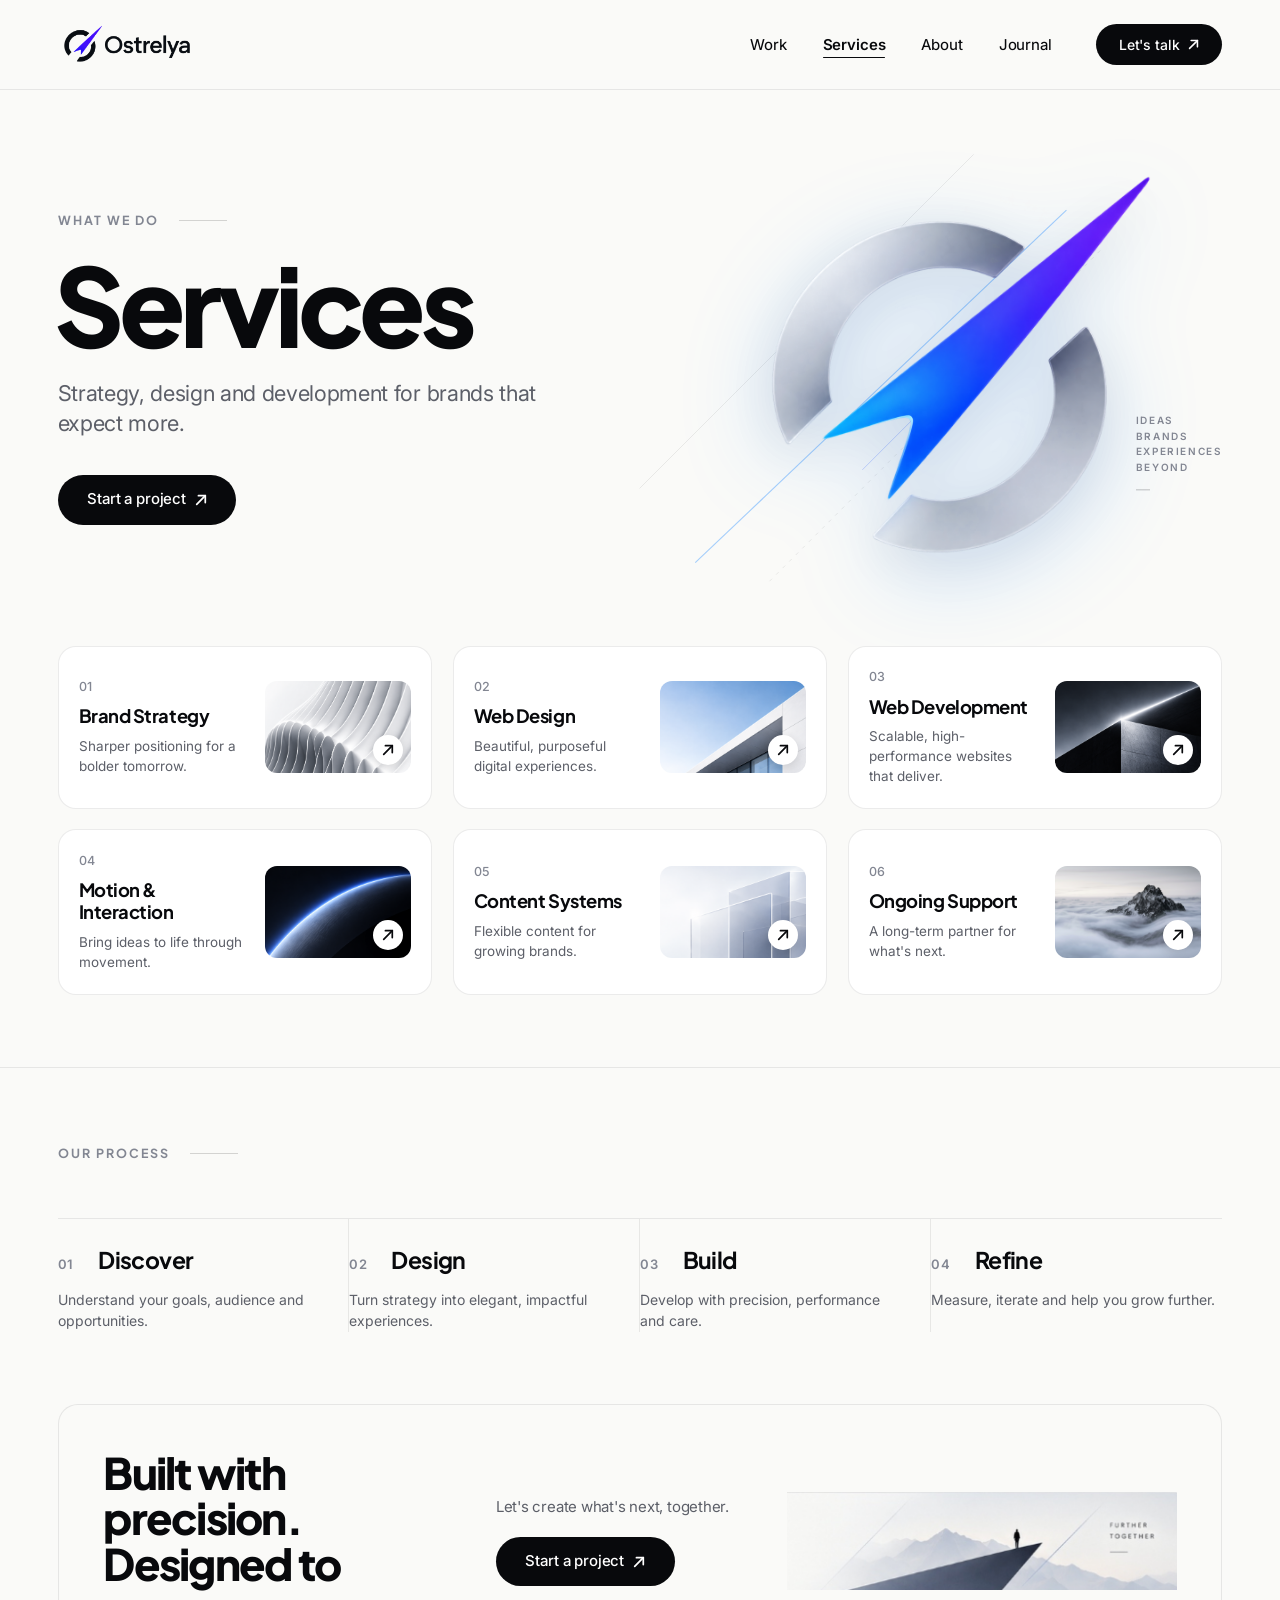
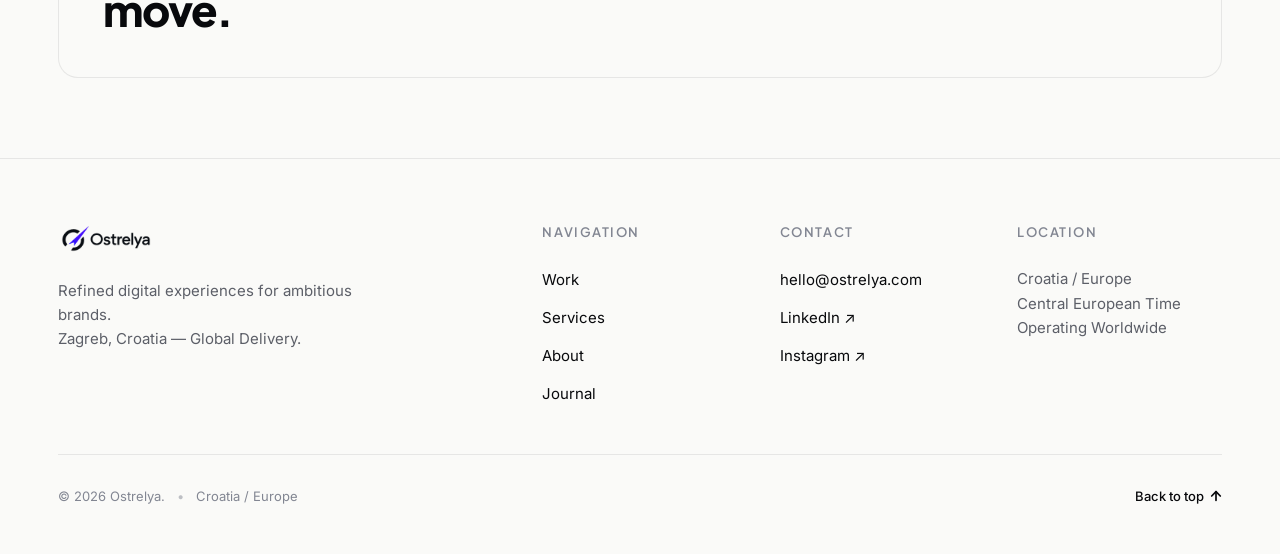
==== commit aaf915ac: "feat: Integrate user uploaded official high-res 3D symbol and service assets" ====
--- a/services.html
+++ b/services.html
@@ -110,7 +110,20 @@
           <!-- Right Column: Official 3D Brand Sculpture Visual -->
           <div class="services-hero-visual" aria-hidden="true">
             <div class="sculpture-card">
-              <img src="assets/hero-sculpture-official.png" alt="Ostrelya 3D Brand Sculpture" class="sculpture-img" width="870" height="540" />
+              <svg class="sculpture-rays-svg" viewBox="0 0 600 500" fill="none">
+                <line x1="80" y1="460" x2="480" y2="80" stroke="rgba(8, 123, 255, 0.35)" stroke-width="1.2" />
+                <line x1="160" y1="480" x2="520" y2="120" stroke="rgba(8, 9, 12, 0.08)" stroke-width="1" stroke-dasharray="4 6" />
+                <line x1="20" y1="380" x2="380" y2="20" stroke="rgba(8, 9, 12, 0.08)" stroke-width="1" />
+                <line x1="260" y1="360" x2="560" y2="60" stroke="rgba(34, 77, 255, 0.25)" stroke-width="1" />
+              </svg>
+              <img src="assets/symbol-3d-transparent.png" alt="Ostrelya 3D Brand Sculpture" class="sculpture-symbol-img" width="512" height="512" />
+              <div class="sculpture-micro-text">
+                <span>IDEAS</span>
+                <span>BRANDS</span>
+                <span>EXPERIENCES</span>
+                <span>BEYOND</span>
+                <span class="micro-dash">&mdash;</span>
+              </div>
             </div>
           </div>
 
@@ -133,7 +146,7 @@
               </p>
             </div>
             <div class="service-card-media">
-              <img src="assets/service-1.jpg" alt="Brand Strategy architecture visual" class="service-media-img" loading="lazy" width="400" height="260" />
+              <img src="assets/service-1.png" alt="Brand Strategy architecture visual" class="service-media-img" loading="lazy" width="512" height="256" />
               <div class="service-media-btn" aria-hidden="true">
                 <svg viewBox="0 0 14 14" width="12" height="12" fill="none" stroke="currentColor" stroke-width="2" stroke-linecap="round" stroke-linejoin="round">
                   <line x1="2" y1="12" x2="12" y2="2"></line>
@@ -153,7 +166,7 @@
               </p>
             </div>
             <div class="service-card-media">
-              <img src="assets/service-2.jpg" alt="Web Design architectural glass visual" class="service-media-img" loading="lazy" width="400" height="260" />
+              <img src="assets/service-2.png" alt="Web Design architectural glass visual" class="service-media-img" loading="lazy" width="512" height="256" />
               <div class="service-media-btn" aria-hidden="true">
                 <svg viewBox="0 0 14 14" width="12" height="12" fill="none" stroke="currentColor" stroke-width="2" stroke-linecap="round" stroke-linejoin="round">
                   <line x1="2" y1="12" x2="12" y2="2"></line>
@@ -173,7 +186,7 @@
               </p>
             </div>
             <div class="service-card-media">
-              <img src="assets/service-3.jpg" alt="Web Development concrete monolith beam visual" class="service-media-img" loading="lazy" width="400" height="260" />
+              <img src="assets/service-3.png" alt="Web Development concrete monolith beam visual" class="service-media-img" loading="lazy" width="512" height="256" />
               <div class="service-media-btn" aria-hidden="true">
                 <svg viewBox="0 0 14 14" width="12" height="12" fill="none" stroke="currentColor" stroke-width="2" stroke-linecap="round" stroke-linejoin="round">
                   <line x1="2" y1="12" x2="12" y2="2"></line>
@@ -193,7 +206,7 @@
               </p>
             </div>
             <div class="service-card-media">
-              <img src="assets/service-4.jpg" alt="Motion and Interaction electric blue curve visual" class="service-media-img" loading="lazy" width="400" height="260" />
+              <img src="assets/service-4.png" alt="Motion and Interaction electric blue curve visual" class="service-media-img" loading="lazy" width="512" height="256" />
               <div class="service-media-btn" aria-hidden="true">
                 <svg viewBox="0 0 14 14" width="12" height="12" fill="none" stroke="currentColor" stroke-width="2" stroke-linecap="round" stroke-linejoin="round">
                   <line x1="2" y1="12" x2="12" y2="2"></line>
@@ -213,7 +226,7 @@
               </p>
             </div>
             <div class="service-card-media">
-              <img src="assets/service-5.jpg" alt="Content Systems layered translucent glass visual" class="service-media-img" loading="lazy" width="400" height="260" />
+              <img src="assets/service-5.png" alt="Content Systems layered translucent glass visual" class="service-media-img" loading="lazy" width="512" height="256" />
               <div class="service-media-btn" aria-hidden="true">
                 <svg viewBox="0 0 14 14" width="12" height="12" fill="none" stroke="currentColor" stroke-width="2" stroke-linecap="round" stroke-linejoin="round">
                   <line x1="2" y1="12" x2="12" y2="2"></line>
--- a/styles.css
+++ b/styles.css
@@ -1604,23 +1604,60 @@
 .sculpture-card {
   position: relative;
   width: 100%;
-  max-width: 580px;
-  display: flex;
-  align-items: center;
-  justify-content: flex-end;
+  max-width: 560px;
+  display: flex;
+  align-items: center;
+  justify-content: center;
   background-color: transparent;
 }
 
-.sculpture-img {
-  width: 100%;
+.sculpture-rays-svg {
+  position: absolute;
+  inset: -8%;
+  width: 116%;
+  height: 116%;
+  pointer-events: none;
+  z-index: 1;
+}
+
+.sculpture-symbol-img {
+  position: relative;
+  width: 82%;
   height: auto;
   object-fit: contain;
-  mix-blend-mode: multiply;
+  z-index: 2;
+  filter: drop-shadow(0 20px 45px rgba(8, 123, 255, 0.22)) drop-shadow(0 10px 24px rgba(8, 9, 12, 0.08));
   transition: transform var(--transition-slow);
 }
 
-.sculpture-card:hover .sculpture-img {
-  transform: scale(1.02);
+.sculpture-card:hover .sculpture-symbol-img {
+  transform: scale(1.02) translate3d(2px, -2px, 0);
+}
+
+.sculpture-micro-text {
+  position: absolute;
+  right: 0;
+  bottom: 22%;
+  display: flex;
+  flex-direction: column;
+  gap: 0.35rem;
+  z-index: 3;
+}
+
+.sculpture-micro-text span {
+  font-family: var(--font-sans);
+  font-size: 0.625rem;
+  font-weight: 600;
+  letter-spacing: 0.16em;
+  text-transform: uppercase;
+  color: var(--text-muted);
+  line-height: 1;
+}
+
+.sculpture-micro-text .micro-dash {
+  margin-top: 0.25rem;
+  font-size: 0.875rem;
+  color: var(--border-hairline-strong);
 }
 
 /* ==================== SERVICES GRID (6 HORIZONTAL CARDS) ==================== */
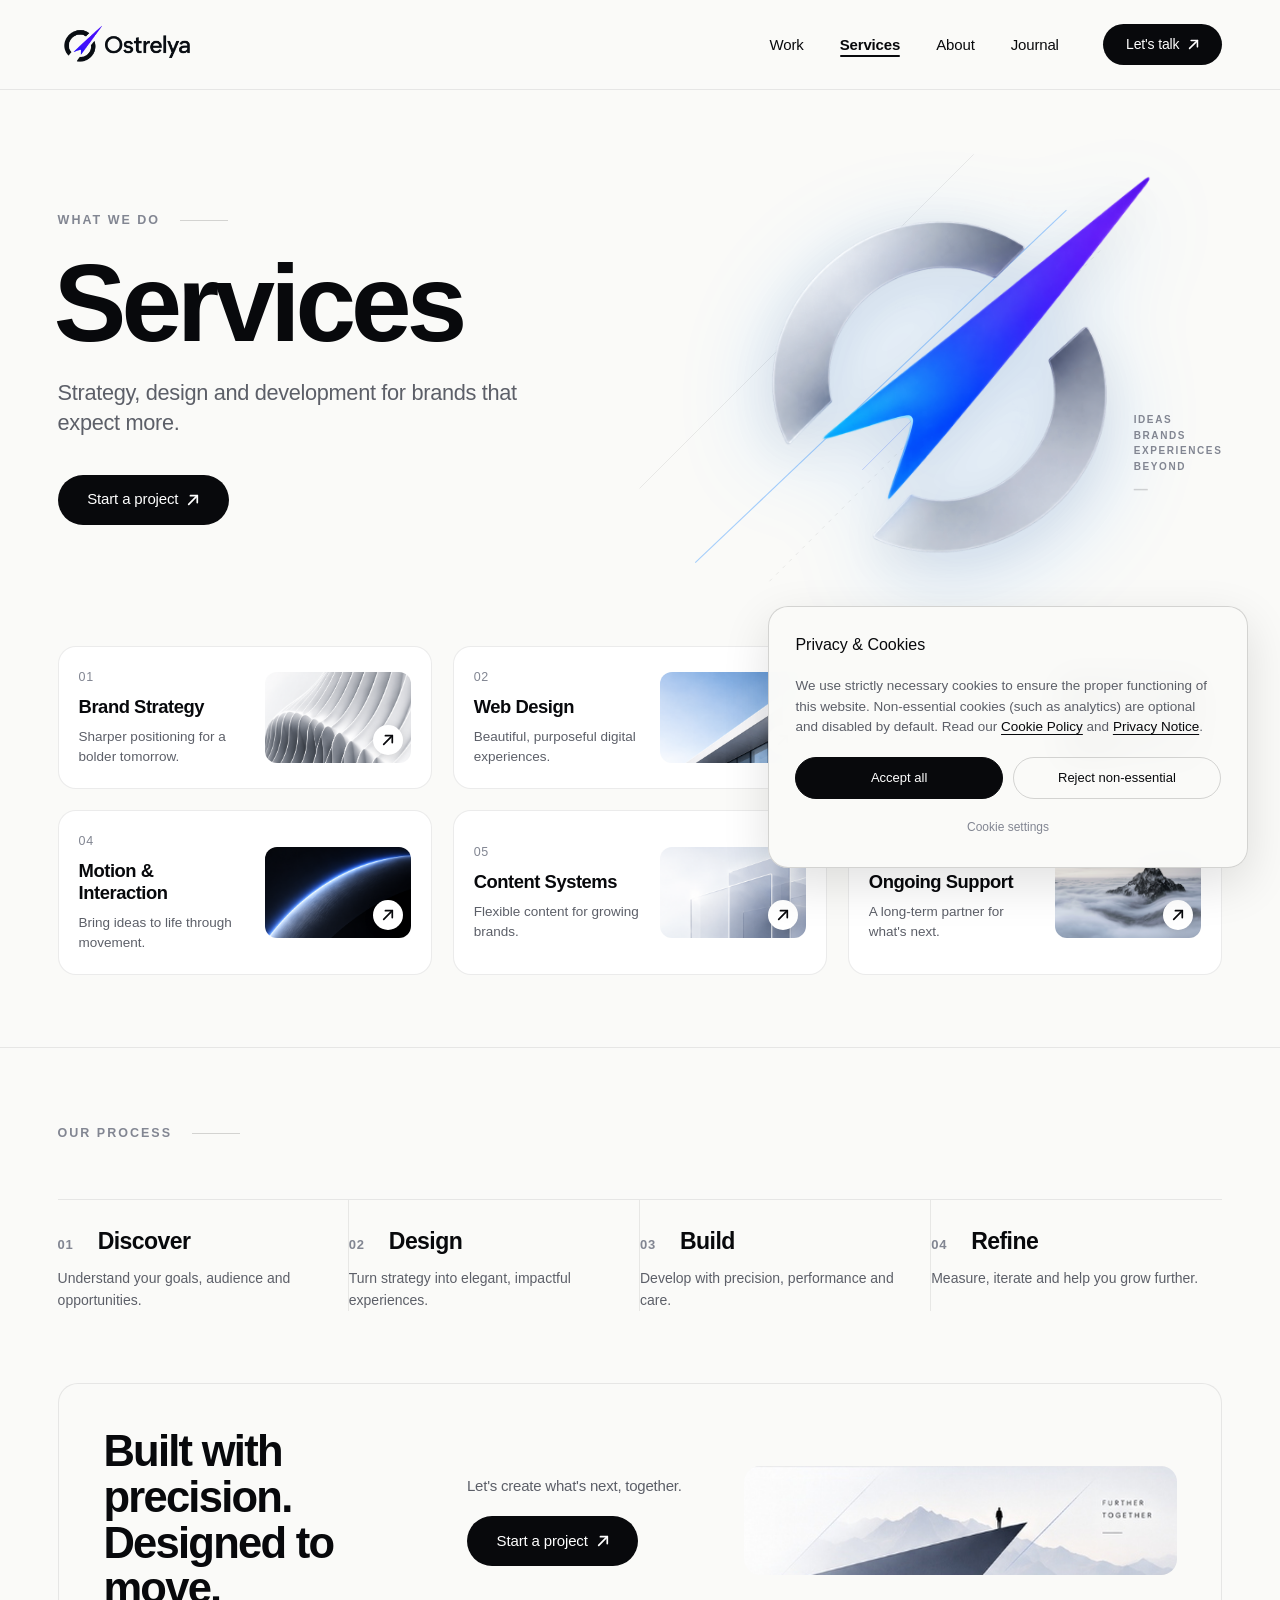
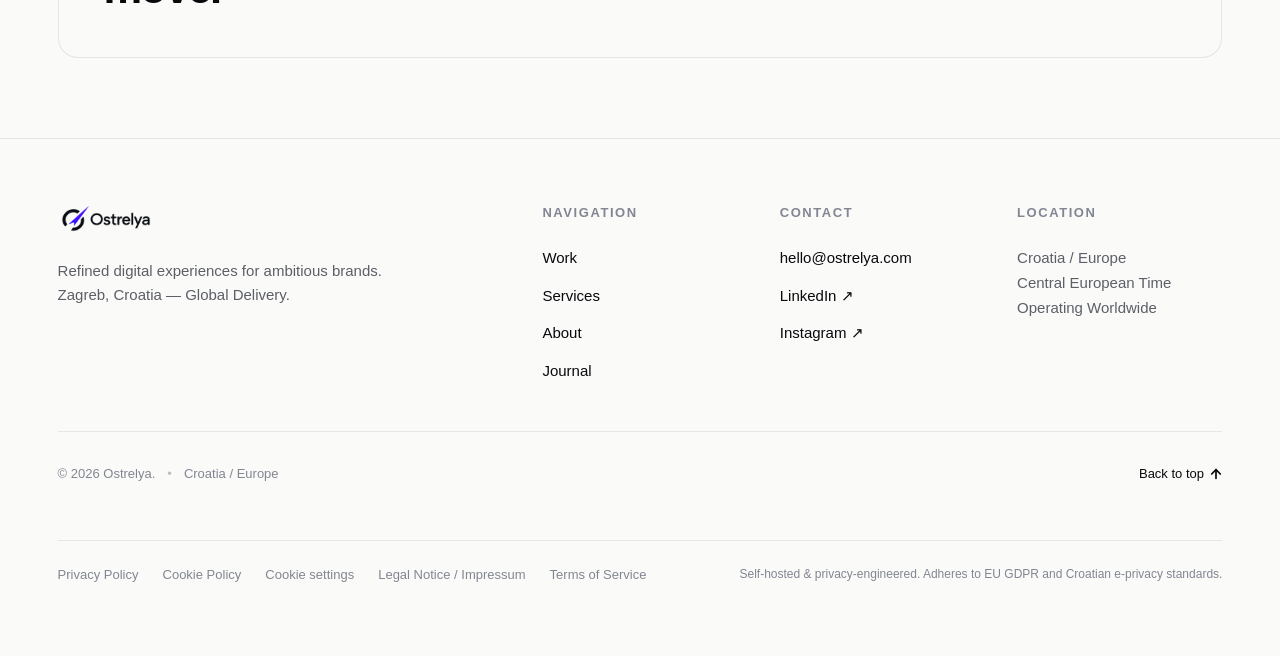
==== commit 286261c5: "feat: Implement GDPR compliance, CMP system, accessible service modals, and statutory legal pages" ====
--- a/services.html
+++ b/services.html
@@ -16,14 +16,13 @@
 
   <link rel="icon" type="image/png" href="assets/symbol-dark.png" />
 
-  <!-- Google Fonts: Inter & Plus Jakarta Sans -->
-  <link rel="preconnect" href="https://fonts.googleapis.com" />
-  <link rel="preconnect" href="https://fonts.gstatic.com" crossorigin />
-  <link href="https://fonts.googleapis.com/css2?family=Inter:wght@300;400;500;600;700&family=Plus+Jakarta+Sans:wght@500;600;700;800&display=swap" rel="stylesheet" />
-
+  <!-- Self-Hosted Typography (Zero 3rd-party network requests on initial load) -->
+  <link rel="stylesheet" href="assets/fonts/fonts.css" />
   <link rel="stylesheet" href="styles.css" />
+  <script src="assets/js/gsap.min.js"></script>
 </head>
 <body class="page-services">
+  <a href="#main-content" class="skip-link">Skip to main content</a>
 
   <!-- ==================== 1. STICKY NAVIGATION ==================== -->
   <header class="site-header" id="top" role="banner">
@@ -137,7 +136,7 @@
         <div class="services-grid">
 
           <!-- Card 01: Brand Strategy -->
-          <article class="service-card">
+          <article class="service-card" data-service-id="01" role="button" tabindex="0" aria-haspopup="dialog" aria-controls="service-modal-01" aria-label="Open detailed specifications for Brand Strategy">
             <div class="service-card-body">
               <span class="service-num">01</span>
               <h2 class="service-title">Brand Strategy</h2>
@@ -157,7 +156,7 @@
           </article>
 
           <!-- Card 02: Web Design -->
-          <article class="service-card">
+          <article class="service-card" data-service-id="02" role="button" tabindex="0" aria-haspopup="dialog" aria-controls="service-modal-02" aria-label="Open detailed specifications for Web Design">
             <div class="service-card-body">
               <span class="service-num">02</span>
               <h2 class="service-title">Web Design</h2>
@@ -177,7 +176,7 @@
           </article>
 
           <!-- Card 03: Web Development -->
-          <article class="service-card">
+          <article class="service-card" data-service-id="03" role="button" tabindex="0" aria-haspopup="dialog" aria-controls="service-modal-03" aria-label="Open detailed specifications for Web Development">
             <div class="service-card-body">
               <span class="service-num">03</span>
               <h2 class="service-title">Web Development</h2>
@@ -197,7 +196,7 @@
           </article>
 
           <!-- Card 04: Motion & Interaction -->
-          <article class="service-card">
+          <article class="service-card" data-service-id="04" role="button" tabindex="0" aria-haspopup="dialog" aria-controls="service-modal-04" aria-label="Open detailed specifications for Motion and Interaction">
             <div class="service-card-body">
               <span class="service-num">04</span>
               <h2 class="service-title">Motion &amp; Interaction</h2>
@@ -217,7 +216,7 @@
           </article>
 
           <!-- Card 05: Content Systems -->
-          <article class="service-card">
+          <article class="service-card" data-service-id="05" role="button" tabindex="0" aria-haspopup="dialog" aria-controls="service-modal-05" aria-label="Open detailed specifications for Content Systems">
             <div class="service-card-body">
               <span class="service-num">05</span>
               <h2 class="service-title">Content Systems</h2>
@@ -237,7 +236,7 @@
           </article>
 
           <!-- Card 06: Ongoing Support -->
-          <article class="service-card">
+          <article class="service-card" data-service-id="06" role="button" tabindex="0" aria-haspopup="dialog" aria-controls="service-modal-06" aria-label="Open detailed specifications for Ongoing Support">
             <div class="service-card-body">
               <span class="service-num">06</span>
               <h2 class="service-title">Ongoing Support</h2>
@@ -417,8 +416,381 @@
           </a>
         </div>
       </div>
+
+      <!-- Upgraded Footer Legal Bar -->
+      <div class="footer-legal-bar">
+        <div class="footer-legal-links">
+          <a href="privacy.html" class="footer-legal-link">Privacy Policy</a>
+          <a href="cookies.html" class="footer-legal-link">Cookie Policy</a>
+          <button type="button" class="footer-legal-link open-cookie-settings" id="openCookieSettings">Cookie settings</button>
+          <a href="legal.html" class="footer-legal-link">Legal Notice / Impressum</a>
+          <a href="terms.html" class="footer-legal-link">Terms of Service</a>
+        </div>
+        <p class="footer-legal-notice">
+          Self-hosted &amp; privacy-engineered. Adheres to EU GDPR and Croatian e-privacy standards.
+        </p>
+      </div>
     </div>
   </footer>
+
+  <!-- ==================== ACCESSIBLE SERVICE MODALS ==================== -->
+  <div class="service-modals-container" id="serviceModalsContainer">
+
+    <!-- Modal 01: Brand Strategy -->
+    <div class="service-modal-backdrop" id="service-modal-01" role="dialog" aria-modal="true" aria-labelledby="modal-title-01" aria-hidden="true">
+      <div class="service-modal-dialog">
+        <div class="service-modal-header">
+          <div class="service-modal-brand">
+            <span class="service-modal-num">01 / 06</span>
+            <span class="service-modal-eyebrow">Studio Capability</span>
+          </div>
+          <button type="button" class="service-modal-close" aria-label="Close Brand Strategy modal (Escape)">
+            <svg viewBox="0 0 14 14" width="12" height="12" fill="none" stroke="currentColor" stroke-width="2" stroke-linecap="round" stroke-linejoin="round" aria-hidden="true">
+              <line x1="2" y1="12" x2="12" y2="2"></line>
+              <polyline points="2 2 12 12"></polyline>
+            </svg>
+          </button>
+        </div>
+        <div class="service-modal-content-grid">
+          <div class="service-modal-visual-pane">
+            <img src="assets/service-1.png" alt="Brand Strategy architecture visual" class="service-modal-img" />
+          </div>
+          <div class="service-modal-text-pane">
+            <div>
+              <h2 class="service-modal-title" id="modal-title-01">Brand Strategy</h2>
+              <p class="service-modal-lead">
+                Sharper positioning for a bolder tomorrow. We articulate your core competitive difference and translate it into a distinctive digital presence.
+              </p>
+            </div>
+
+            <div>
+              <div class="service-modal-deliverables-title">Scope &amp; Deliverables</div>
+              <ul class="service-modal-list">
+                <li class="service-modal-item">Market positioning &amp; competitive differentiation audit</li>
+                <li class="service-modal-item">Brand architecture &amp; strategic narrative definition</li>
+                <li class="service-modal-item">Verbal identity, tone of voice &amp; core messaging pillars</li>
+                <li class="service-modal-item">Visual direction moodboarding &amp; artistic territory exploration</li>
+                <li class="service-modal-item">Comprehensive digital brand guidelines specification</li>
+              </ul>
+            </div>
+
+            <div class="service-modal-approach-box">
+              <div class="service-modal-approach-title">Process &amp; Timeline</div>
+              <p class="service-modal-approach-text">
+                Typically executed across a 3–5 week sprint. Combines stakeholder workshops, European market analysis, and collaborative reviews to produce actionable, enduring brand clarity.
+              </p>
+            </div>
+
+            <div class="service-modal-action-row">
+              <a href="index.html#contact" class="btn-primary" style="padding: 0.85rem 1.85rem;">
+                <span>Inquire about Brand Strategy</span>
+                <svg class="icon-arrow" viewBox="0 0 14 14" width="11" height="11" fill="none" stroke="currentColor" stroke-width="2" stroke-linecap="round" stroke-linejoin="round" aria-hidden="true">
+                  <line x1="2" y1="12" x2="12" y2="2"></line>
+                  <polyline points="4 2 12 2 12 10"></polyline>
+                </svg>
+              </a>
+            </div>
+          </div>
+        </div>
+      </div>
+    </div>
+
+    <!-- Modal 02: Web Design -->
+    <div class="service-modal-backdrop" id="service-modal-02" role="dialog" aria-modal="true" aria-labelledby="modal-title-02" aria-hidden="true">
+      <div class="service-modal-dialog">
+        <div class="service-modal-header">
+          <div class="service-modal-brand">
+            <span class="service-modal-num">02 / 06</span>
+            <span class="service-modal-eyebrow">Studio Capability</span>
+          </div>
+          <button type="button" class="service-modal-close" aria-label="Close Web Design modal (Escape)">
+            <svg viewBox="0 0 14 14" width="12" height="12" fill="none" stroke="currentColor" stroke-width="2" stroke-linecap="round" stroke-linejoin="round" aria-hidden="true">
+              <line x1="2" y1="12" x2="12" y2="2"></line>
+              <polyline points="2 2 12 12"></polyline>
+            </svg>
+          </button>
+        </div>
+        <div class="service-modal-content-grid">
+          <div class="service-modal-visual-pane">
+            <img src="assets/service-2.png" alt="Web Design architectural glass visual" class="service-modal-img" />
+          </div>
+          <div class="service-modal-text-pane">
+            <div>
+              <h2 class="service-modal-title" id="modal-title-02">Web Design</h2>
+              <p class="service-modal-lead">
+                Beautiful, purposeful digital experiences. Editorial art direction rooted in architectural restraint, Swiss typography, and high-impact visual composition.
+              </p>
+            </div>
+
+            <div>
+              <div class="service-modal-deliverables-title">Scope &amp; Deliverables</div>
+              <ul class="service-modal-list">
+                <li class="service-modal-item">Bespoke art direction &amp; typographic hierarchy design</li>
+                <li class="service-modal-item">Complete responsive layout systems (Desktop, Tablet, Mobile)</li>
+                <li class="service-modal-item">Modular design system &amp; component library in Figma</li>
+                <li class="service-modal-item">Micro-interaction mapping &amp; dynamic motion guidelines</li>
+                <li class="service-modal-item">WCAG 2.2 AA accessibility audit &amp; contrast validation</li>
+              </ul>
+            </div>
+
+            <div class="service-modal-approach-box">
+              <div class="service-modal-approach-title">Process &amp; Timeline</div>
+              <p class="service-modal-approach-text">
+                Typically executed across 4–6 weeks. Begins with structural wireframing, progresses into high-fidelity artistic explorations, and concludes with an engineered Figma design token handoff.
+              </p>
+            </div>
+
+            <div class="service-modal-action-row">
+              <a href="index.html#contact" class="btn-primary" style="padding: 0.85rem 1.85rem;">
+                <span>Inquire about Web Design</span>
+                <svg class="icon-arrow" viewBox="0 0 14 14" width="11" height="11" fill="none" stroke="currentColor" stroke-width="2" stroke-linecap="round" stroke-linejoin="round" aria-hidden="true">
+                  <line x1="2" y1="12" x2="12" y2="2"></line>
+                  <polyline points="4 2 12 2 12 10"></polyline>
+                </svg>
+              </a>
+            </div>
+          </div>
+        </div>
+      </div>
+    </div>
+
+    <!-- Modal 03: Web Development -->
+    <div class="service-modal-backdrop" id="service-modal-03" role="dialog" aria-modal="true" aria-labelledby="modal-title-03" aria-hidden="true">
+      <div class="service-modal-dialog">
+        <div class="service-modal-header">
+          <div class="service-modal-brand">
+            <span class="service-modal-num">03 / 06</span>
+            <span class="service-modal-eyebrow">Studio Capability</span>
+          </div>
+          <button type="button" class="service-modal-close" aria-label="Close Web Development modal (Escape)">
+            <svg viewBox="0 0 14 14" width="12" height="12" fill="none" stroke="currentColor" stroke-width="2" stroke-linecap="round" stroke-linejoin="round" aria-hidden="true">
+              <line x1="2" y1="12" x2="12" y2="2"></line>
+              <polyline points="2 2 12 12"></polyline>
+            </svg>
+          </button>
+        </div>
+        <div class="service-modal-content-grid">
+          <div class="service-modal-visual-pane">
+            <img src="assets/service-3.png" alt="Web Development concrete monolith beam visual" class="service-modal-img" />
+          </div>
+          <div class="service-modal-text-pane">
+            <div>
+              <h2 class="service-modal-title" id="modal-title-03">Web Development</h2>
+              <p class="service-modal-lead">
+                Scalable, high-performance websites that deliver. Zero-bloat frontend engineering with sub-second page loads, self-hosted assets, and strict privacy by design.
+              </p>
+            </div>
+
+            <div>
+              <div class="service-modal-deliverables-title">Scope &amp; Deliverables</div>
+              <ul class="service-modal-list">
+                <li class="service-modal-item">Semantic HTML5, CSS architecture &amp; vanilla JS / modern framework implementation</li>
+                <li class="service-modal-item">Sub-second Core Web Vitals optimization (95+ Lighthouse benchmark)</li>
+                <li class="service-modal-item">Self-hosted fonts &amp; scripts (zero 3rd-party IP leakage on load)</li>
+                <li class="service-modal-item">WCAG 2.2 AA compliant keyboard navigation &amp; screen reader support</li>
+                <li class="service-modal-item">Production deployment, SSL configuration &amp; edge CDN caching</li>
+              </ul>
+            </div>
+
+            <div class="service-modal-approach-box">
+              <div class="service-modal-approach-title">Process &amp; Timeline</div>
+              <p class="service-modal-approach-text">
+                Typically executed across 4–8 weeks. Built in modular milestones with continuous cross-device browser testing across macOS, iOS, Windows, and Android.
+              </p>
+            </div>
+
+            <div class="service-modal-action-row">
+              <a href="index.html#contact" class="btn-primary" style="padding: 0.85rem 1.85rem;">
+                <span>Inquire about Web Development</span>
+                <svg class="icon-arrow" viewBox="0 0 14 14" width="11" height="11" fill="none" stroke="currentColor" stroke-width="2" stroke-linecap="round" stroke-linejoin="round" aria-hidden="true">
+                  <line x1="2" y1="12" x2="12" y2="2"></line>
+                  <polyline points="4 2 12 2 12 10"></polyline>
+                </svg>
+              </a>
+            </div>
+          </div>
+        </div>
+      </div>
+    </div>
+
+    <!-- Modal 04: Motion & Interaction -->
+    <div class="service-modal-backdrop" id="service-modal-04" role="dialog" aria-modal="true" aria-labelledby="modal-title-04" aria-hidden="true">
+      <div class="service-modal-dialog">
+        <div class="service-modal-header">
+          <div class="service-modal-brand">
+            <span class="service-modal-num">04 / 06</span>
+            <span class="service-modal-eyebrow">Studio Capability</span>
+          </div>
+          <button type="button" class="service-modal-close" aria-label="Close Motion and Interaction modal (Escape)">
+            <svg viewBox="0 0 14 14" width="12" height="12" fill="none" stroke="currentColor" stroke-width="2" stroke-linecap="round" stroke-linejoin="round" aria-hidden="true">
+              <line x1="2" y1="12" x2="12" y2="2"></line>
+              <polyline points="2 2 12 12"></polyline>
+            </svg>
+          </button>
+        </div>
+        <div class="service-modal-content-grid">
+          <div class="service-modal-visual-pane">
+            <img src="assets/service-4.png" alt="Motion and Interaction electric blue curve visual" class="service-modal-img" />
+          </div>
+          <div class="service-modal-text-pane">
+            <div>
+              <h2 class="service-modal-title" id="modal-title-04">Motion &amp; Interaction</h2>
+              <p class="service-modal-lead">
+                Bring ideas to life through movement. Choreographed kinetic interactions, SVG trajectory animations, and WebGL accents built to enchant without sacrificing performance.
+              </p>
+            </div>
+
+            <div>
+              <div class="service-modal-deliverables-title">Scope &amp; Deliverables</div>
+              <ul class="service-modal-list">
+                <li class="service-modal-item">Scroll-driven narrative choreography &amp; timeline transitions</li>
+                <li class="service-modal-item">Mathematical Bézier vector path curves &amp; traveling tracers</li>
+                <li class="service-modal-item">GPU-accelerated transforms targeting a steady 60fps frame rate</li>
+                <li class="service-modal-item">Strict prefers-reduced-motion fallback states for accessibility</li>
+                <li class="service-modal-item">Custom brand preloader experiences &amp; specular glints</li>
+              </ul>
+            </div>
+
+            <div class="service-modal-approach-box">
+              <div class="service-modal-approach-title">Process &amp; Timeline</div>
+              <p class="service-modal-approach-text">
+                Typically executed across 2–4 weeks (or integrated directly into Web Development sprints). Rigorously benchmarked on mobile GPUs to guarantee zero thermal throttling or stutter.
+              </p>
+            </div>
+
+            <div class="service-modal-action-row">
+              <a href="index.html#contact" class="btn-primary" style="padding: 0.85rem 1.85rem;">
+                <span>Inquire about Motion &amp; Interaction</span>
+                <svg class="icon-arrow" viewBox="0 0 14 14" width="11" height="11" fill="none" stroke="currentColor" stroke-width="2" stroke-linecap="round" stroke-linejoin="round" aria-hidden="true">
+                  <line x1="2" y1="12" x2="12" y2="2"></line>
+                  <polyline points="4 2 12 2 12 10"></polyline>
+                </svg>
+              </a>
+            </div>
+          </div>
+        </div>
+      </div>
+    </div>
+
+    <!-- Modal 05: Content Systems -->
+    <div class="service-modal-backdrop" id="service-modal-05" role="dialog" aria-modal="true" aria-labelledby="modal-title-05" aria-hidden="true">
+      <div class="service-modal-dialog">
+        <div class="service-modal-header">
+          <div class="service-modal-brand">
+            <span class="service-modal-num">05 / 06</span>
+            <span class="service-modal-eyebrow">Studio Capability</span>
+          </div>
+          <button type="button" class="service-modal-close" aria-label="Close Content Systems modal (Escape)">
+            <svg viewBox="0 0 14 14" width="12" height="12" fill="none" stroke="currentColor" stroke-width="2" stroke-linecap="round" stroke-linejoin="round" aria-hidden="true">
+              <line x1="2" y1="12" x2="12" y2="2"></line>
+              <polyline points="2 2 12 12"></polyline>
+            </svg>
+          </button>
+        </div>
+        <div class="service-modal-content-grid">
+          <div class="service-modal-visual-pane">
+            <img src="assets/service-5.png" alt="Content Systems layered translucent glass visual" class="service-modal-img" />
+          </div>
+          <div class="service-modal-text-pane">
+            <div>
+              <h2 class="service-modal-title" id="modal-title-05">Content Systems</h2>
+              <p class="service-modal-lead">
+                Flexible content for growing brands. Structured content architectures and headless CMS integration that empower marketing teams to publish effortlessly.
+              </p>
+            </div>
+
+            <div>
+              <div class="service-modal-deliverables-title">Scope &amp; Deliverables</div>
+              <ul class="service-modal-list">
+                <li class="service-modal-item">Headless CMS architecture (Sanity, Storyblok, Strapi)</li>
+                <li class="service-modal-item">Structured editorial taxonomy &amp; modular page builder models</li>
+                <li class="service-modal-item">Multi-language localization schemas (Croatian, English, German)</li>
+                <li class="service-modal-item">Automated responsive media and picture element pipelines</li>
+                <li class="service-modal-item">Editor workflow documentation &amp; studio training handover</li>
+              </ul>
+            </div>
+
+            <div class="service-modal-approach-box">
+              <div class="service-modal-approach-title">Process &amp; Timeline</div>
+              <p class="service-modal-approach-text">
+                Typically executed across 3–5 weeks. Focuses on developer velocity and author convenience, ensuring your editorial team never breaks layout consistency.
+              </p>
+            </div>
+
+            <div class="service-modal-action-row">
+              <a href="index.html#contact" class="btn-primary" style="padding: 0.85rem 1.85rem;">
+                <span>Inquire about Content Systems</span>
+                <svg class="icon-arrow" viewBox="0 0 14 14" width="11" height="11" fill="none" stroke="currentColor" stroke-width="2" stroke-linecap="round" stroke-linejoin="round" aria-hidden="true">
+                  <line x1="2" y1="12" x2="12" y2="2"></line>
+                  <polyline points="4 2 12 2 12 10"></polyline>
+                </svg>
+              </a>
+            </div>
+          </div>
+        </div>
+      </div>
+    </div>
+
+    <!-- Modal 06: Ongoing Support -->
+    <div class="service-modal-backdrop" id="service-modal-06" role="dialog" aria-modal="true" aria-labelledby="modal-title-06" aria-hidden="true">
+      <div class="service-modal-dialog">
+        <div class="service-modal-header">
+          <div class="service-modal-brand">
+            <span class="service-modal-num">06 / 06</span>
+            <span class="service-modal-eyebrow">Studio Capability</span>
+          </div>
+          <button type="button" class="service-modal-close" aria-label="Close Ongoing Support modal (Escape)">
+            <svg viewBox="0 0 14 14" width="12" height="12" fill="none" stroke="currentColor" stroke-width="2" stroke-linecap="round" stroke-linejoin="round" aria-hidden="true">
+              <line x1="2" y1="12" x2="12" y2="2"></line>
+              <polyline points="2 2 12 12"></polyline>
+            </svg>
+          </button>
+        </div>
+        <div class="service-modal-content-grid">
+          <div class="service-modal-visual-pane">
+            <img src="assets/service-6.jpg" alt="Ongoing Support alpine mountain mist visual" class="service-modal-img" />
+          </div>
+          <div class="service-modal-text-pane">
+            <div>
+              <h2 class="service-modal-title" id="modal-title-06">Ongoing Support</h2>
+              <p class="service-modal-lead">
+                A long-term partner for what's next. Retained design and engineering bandwidth to continuously evolve, optimize, and safeguard your digital presence.
+              </p>
+            </div>
+
+            <div>
+              <div class="service-modal-deliverables-title">Scope &amp; Deliverables</div>
+              <ul class="service-modal-list">
+                <li class="service-modal-item">Dedicated monthly design &amp; frontend engineering bandwidth</li>
+                <li class="service-modal-item">Continuous performance, Core Web Vitals &amp; uptime monitoring</li>
+                <li class="service-modal-item">Regular accessibility &amp; European privacy compliance audits</li>
+                <li class="service-modal-item">Iterative feature launches, landing pages &amp; A/B optimizations</li>
+                <li class="service-modal-item">Priority SLA response times with direct Slack / email channel</li>
+              </ul>
+            </div>
+
+            <div class="service-modal-approach-box">
+              <div class="service-modal-approach-title">Engagement Model</div>
+              <p class="service-modal-approach-text">
+                Monthly retained partnership tailored to your studio or business velocity. Seamless extension of your internal team with transparent sprint reporting.
+              </p>
+            </div>
+
+            <div class="service-modal-action-row">
+              <a href="index.html#contact" class="btn-primary" style="padding: 0.85rem 1.85rem;">
+                <span>Inquire about Ongoing Support</span>
+                <svg class="icon-arrow" viewBox="0 0 14 14" width="11" height="11" fill="none" stroke="currentColor" stroke-width="2" stroke-linecap="round" stroke-linejoin="round" aria-hidden="true">
+                  <line x1="2" y1="12" x2="12" y2="2"></line>
+                  <polyline points="4 2 12 2 12 10"></polyline>
+                </svg>
+              </a>
+            </div>
+          </div>
+        </div>
+      </div>
+    </div>
+
+  </div>
 
   <script src="script.js"></script>
 </body>
--- a/assets/fonts/fonts.css
+++ b/assets/fonts/fonts.css
@@ -0,0 +1,182 @@
+/* OSTRELYA STUDIO — SELF-HOSTED FONTS (ZERO IP LEAKAGE / GDPR COMPLIANT) */
+
+
+@font-face {
+  font-family: 'Inter';
+  font-style: normal;
+  font-weight: 300;
+  font-display: swap;
+  src: url(inter-300-latin-ext.woff2) format('woff2');
+  unicode-range: U+0102-0103, U+0110-0111, U+0128-0129, U+0168-0169, U+01A0-01A1, U+01AF-01B0, U+0300-0301, U+0303-0304, U+0308-0309, U+0323, U+0329, U+1EA0-1EF9, U+20AB;
+}
+/* latin-ext */
+
+@font-face {
+  font-family: 'Inter';
+  font-style: normal;
+  font-weight: 300;
+  font-display: swap;
+  src: url(inter-300-latin.woff2) format('woff2');
+  unicode-range: U+0100-02BA, U+02BD-02C5, U+02C7-02CC, U+02CE-02D7, U+02DD-02FF, U+0304, U+0308, U+0329, U+1D00-1DBF, U+1E00-1E9F, U+1EF2-1EFF, U+2020, U+20A0-20AB, U+20AD-20C0, U+2113, U+2C60-2C7F, U+A720-A7FF;
+}
+/* latin */
+
+@font-face {
+  font-family: 'Inter';
+  font-style: normal;
+  font-weight: 400;
+  font-display: swap;
+  src: url(inter-300-latin-ext.woff2) format('woff2');
+  unicode-range: U+0102-0103, U+0110-0111, U+0128-0129, U+0168-0169, U+01A0-01A1, U+01AF-01B0, U+0300-0301, U+0303-0304, U+0308-0309, U+0323, U+0329, U+1EA0-1EF9, U+20AB;
+}
+/* latin-ext */
+
+@font-face {
+  font-family: 'Inter';
+  font-style: normal;
+  font-weight: 400;
+  font-display: swap;
+  src: url(inter-300-latin.woff2) format('woff2');
+  unicode-range: U+0100-02BA, U+02BD-02C5, U+02C7-02CC, U+02CE-02D7, U+02DD-02FF, U+0304, U+0308, U+0329, U+1D00-1DBF, U+1E00-1E9F, U+1EF2-1EFF, U+2020, U+20A0-20AB, U+20AD-20C0, U+2113, U+2C60-2C7F, U+A720-A7FF;
+}
+/* latin */
+
+@font-face {
+  font-family: 'Inter';
+  font-style: normal;
+  font-weight: 500;
+  font-display: swap;
+  src: url(inter-300-latin-ext.woff2) format('woff2');
+  unicode-range: U+0102-0103, U+0110-0111, U+0128-0129, U+0168-0169, U+01A0-01A1, U+01AF-01B0, U+0300-0301, U+0303-0304, U+0308-0309, U+0323, U+0329, U+1EA0-1EF9, U+20AB;
+}
+/* latin-ext */
+
+@font-face {
+  font-family: 'Inter';
+  font-style: normal;
+  font-weight: 500;
+  font-display: swap;
+  src: url(inter-300-latin.woff2) format('woff2');
+  unicode-range: U+0100-02BA, U+02BD-02C5, U+02C7-02CC, U+02CE-02D7, U+02DD-02FF, U+0304, U+0308, U+0329, U+1D00-1DBF, U+1E00-1E9F, U+1EF2-1EFF, U+2020, U+20A0-20AB, U+20AD-20C0, U+2113, U+2C60-2C7F, U+A720-A7FF;
+}
+/* latin */
+
+@font-face {
+  font-family: 'Inter';
+  font-style: normal;
+  font-weight: 600;
+  font-display: swap;
+  src: url(inter-300-latin-ext.woff2) format('woff2');
+  unicode-range: U+0102-0103, U+0110-0111, U+0128-0129, U+0168-0169, U+01A0-01A1, U+01AF-01B0, U+0300-0301, U+0303-0304, U+0308-0309, U+0323, U+0329, U+1EA0-1EF9, U+20AB;
+}
+/* latin-ext */
+
+@font-face {
+  font-family: 'Inter';
+  font-style: normal;
+  font-weight: 600;
+  font-display: swap;
+  src: url(inter-300-latin.woff2) format('woff2');
+  unicode-range: U+0100-02BA, U+02BD-02C5, U+02C7-02CC, U+02CE-02D7, U+02DD-02FF, U+0304, U+0308, U+0329, U+1D00-1DBF, U+1E00-1E9F, U+1EF2-1EFF, U+2020, U+20A0-20AB, U+20AD-20C0, U+2113, U+2C60-2C7F, U+A720-A7FF;
+}
+/* latin */
+
+@font-face {
+  font-family: 'Inter';
+  font-style: normal;
+  font-weight: 700;
+  font-display: swap;
+  src: url(inter-300-latin-ext.woff2) format('woff2');
+  unicode-range: U+0102-0103, U+0110-0111, U+0128-0129, U+0168-0169, U+01A0-01A1, U+01AF-01B0, U+0300-0301, U+0303-0304, U+0308-0309, U+0323, U+0329, U+1EA0-1EF9, U+20AB;
+}
+/* latin-ext */
+
+@font-face {
+  font-family: 'Inter';
+  font-style: normal;
+  font-weight: 700;
+  font-display: swap;
+  src: url(inter-300-latin.woff2) format('woff2');
+  unicode-range: U+0100-02BA, U+02BD-02C5, U+02C7-02CC, U+02CE-02D7, U+02DD-02FF, U+0304, U+0308, U+0329, U+1D00-1DBF, U+1E00-1E9F, U+1EF2-1EFF, U+2020, U+20A0-20AB, U+20AD-20C0, U+2113, U+2C60-2C7F, U+A720-A7FF;
+}
+/* latin */
+
+@font-face {
+  font-family: 'Plus Jakarta Sans';
+  font-style: normal;
+  font-weight: 500;
+  font-display: swap;
+  src: url(plus-jakarta-sans-500-latin-ext.woff2) format('woff2');
+  unicode-range: U+0102-0103, U+0110-0111, U+0128-0129, U+0168-0169, U+01A0-01A1, U+01AF-01B0, U+0300-0301, U+0303-0304, U+0308-0309, U+0323, U+0329, U+1EA0-1EF9, U+20AB;
+}
+/* latin-ext */
+
+@font-face {
+  font-family: 'Plus Jakarta Sans';
+  font-style: normal;
+  font-weight: 500;
+  font-display: swap;
+  src: url(plus-jakarta-sans-500-latin.woff2) format('woff2');
+  unicode-range: U+0100-02BA, U+02BD-02C5, U+02C7-02CC, U+02CE-02D7, U+02DD-02FF, U+0304, U+0308, U+0329, U+1D00-1DBF, U+1E00-1E9F, U+1EF2-1EFF, U+2020, U+20A0-20AB, U+20AD-20C0, U+2113, U+2C60-2C7F, U+A720-A7FF;
+}
+/* latin */
+
+@font-face {
+  font-family: 'Plus Jakarta Sans';
+  font-style: normal;
+  font-weight: 600;
+  font-display: swap;
+  src: url(plus-jakarta-sans-500-latin-ext.woff2) format('woff2');
+  unicode-range: U+0102-0103, U+0110-0111, U+0128-0129, U+0168-0169, U+01A0-01A1, U+01AF-01B0, U+0300-0301, U+0303-0304, U+0308-0309, U+0323, U+0329, U+1EA0-1EF9, U+20AB;
+}
+/* latin-ext */
+
+@font-face {
+  font-family: 'Plus Jakarta Sans';
+  font-style: normal;
+  font-weight: 600;
+  font-display: swap;
+  src: url(plus-jakarta-sans-500-latin.woff2) format('woff2');
+  unicode-range: U+0100-02BA, U+02BD-02C5, U+02C7-02CC, U+02CE-02D7, U+02DD-02FF, U+0304, U+0308, U+0329, U+1D00-1DBF, U+1E00-1E9F, U+1EF2-1EFF, U+2020, U+20A0-20AB, U+20AD-20C0, U+2113, U+2C60-2C7F, U+A720-A7FF;
+}
+/* latin */
+
+@font-face {
+  font-family: 'Plus Jakarta Sans';
+  font-style: normal;
+  font-weight: 700;
+  font-display: swap;
+  src: url(plus-jakarta-sans-500-latin-ext.woff2) format('woff2');
+  unicode-range: U+0102-0103, U+0110-0111, U+0128-0129, U+0168-0169, U+01A0-01A1, U+01AF-01B0, U+0300-0301, U+0303-0304, U+0308-0309, U+0323, U+0329, U+1EA0-1EF9, U+20AB;
+}
+/* latin-ext */
+
+@font-face {
+  font-family: 'Plus Jakarta Sans';
+  font-style: normal;
+  font-weight: 700;
+  font-display: swap;
+  src: url(plus-jakarta-sans-500-latin.woff2) format('woff2');
+  unicode-range: U+0100-02BA, U+02BD-02C5, U+02C7-02CC, U+02CE-02D7, U+02DD-02FF, U+0304, U+0308, U+0329, U+1D00-1DBF, U+1E00-1E9F, U+1EF2-1EFF, U+2020, U+20A0-20AB, U+20AD-20C0, U+2113, U+2C60-2C7F, U+A720-A7FF;
+}
+/* latin */
+
+@font-face {
+  font-family: 'Plus Jakarta Sans';
+  font-style: normal;
+  font-weight: 800;
+  font-display: swap;
+  src: url(plus-jakarta-sans-500-latin-ext.woff2) format('woff2');
+  unicode-range: U+0102-0103, U+0110-0111, U+0128-0129, U+0168-0169, U+01A0-01A1, U+01AF-01B0, U+0300-0301, U+0303-0304, U+0308-0309, U+0323, U+0329, U+1EA0-1EF9, U+20AB;
+}
+/* latin-ext */
+
+@font-face {
+  font-family: 'Plus Jakarta Sans';
+  font-style: normal;
+  font-weight: 800;
+  font-display: swap;
+  src: url(plus-jakarta-sans-500-latin.woff2) format('woff2');
+  unicode-range: U+0100-02BA, U+02BD-02C5, U+02C7-02CC, U+02CE-02D7, U+02DD-02FF, U+0304, U+0308, U+0329, U+1D00-1DBF, U+1E00-1E9F, U+1EF2-1EFF, U+2020, U+20A0-20AB, U+20AD-20C0, U+2113, U+2C60-2C7F, U+A720-A7FF;
+}
+/* latin */
--- a/styles.css
+++ b/styles.css
@@ -3,6 +3,8 @@
    Brand: Ostrelya
    Aesthetic: Premium European Design Studio + Swiss Graphic Restraint
    ========================================================================== */
+
+@import url('assets/fonts/fonts.css');
 
 /* -------------------- 1. TOKENS & VARIABLES -------------------- */
 :root {
@@ -81,6 +83,34 @@
 a {
   color: inherit;
   text-decoration: none;
+}
+
+:focus-visible {
+  outline: 2px solid var(--accent-blue);
+  outline-offset: 3px;
+}
+
+.skip-link {
+  position: absolute;
+  top: -120px;
+  left: 1.5rem;
+  background-color: var(--text-primary);
+  color: var(--text-light);
+  padding: 0.75rem 1.35rem;
+  font-family: var(--font-sans);
+  font-size: 0.875rem;
+  font-weight: 500;
+  border-radius: var(--radius-pill);
+  z-index: 100000;
+  text-decoration: none;
+  box-shadow: 0 8px 24px rgba(8, 9, 12, 0.15);
+  transition: top 0.25s cubic-bezier(0.16, 1, 0.3, 1);
+}
+
+.skip-link:focus {
+  top: 1.25rem;
+  outline: 2px solid var(--accent-blue);
+  outline-offset: 3px;
 }
 
 button {
@@ -277,27 +307,47 @@
 
 /* Line extending from needle tip to top-right of page */
 .line-tangent-tip {
-  width: 180vw;
+  width: 190vw;
   top: 15%;
   right: -30%;
-  background: linear-gradient(90deg, rgba(8, 9, 12, 0) 0%, rgba(8, 9, 12, 0.07) 30%, rgba(34, 77, 255, 0.12) 60%, rgba(8, 9, 12, 0) 100%);
+  background: linear-gradient(
+    90deg,
+    rgba(8, 9, 12, 0) 0%,
+    rgba(8, 9, 12, 0.08) 22%,
+    rgba(8, 123, 255, 0.22) 55%,
+    rgba(133, 0, 255, 0.16) 75%,
+    rgba(8, 9, 12, 0) 100%
+  );
 }
 
 /* Line passing through the lower-left circle and needle base */
 .line-tangent-base {
-  width: 180vw;
+  width: 190vw;
   top: 68%;
   left: -20%;
-  background: linear-gradient(90deg, rgba(8, 9, 12, 0) 0%, rgba(8, 9, 12, 0.07) 40%, rgba(8, 9, 12, 0.05) 75%, rgba(8, 9, 12, 0) 100%);
+  background: linear-gradient(
+    90deg,
+    rgba(8, 9, 12, 0) 0%,
+    rgba(8, 9, 12, 0.09) 32%,
+    rgba(8, 123, 255, 0.18) 65%,
+    rgba(8, 9, 12, 0.06) 85%,
+    rgba(8, 9, 12, 0) 100%
+  );
 }
 
 /* Subtle cross-field tension line */
 .line-cross-field {
-  width: 180vw;
+  width: 190vw;
   top: 42%;
   left: -15%;
-  opacity: 0.45;
-  background: linear-gradient(90deg, rgba(8, 9, 12, 0) 0%, rgba(8, 9, 12, 0.05) 50%, rgba(8, 9, 12, 0) 100%);
+  opacity: 0.5;
+  background: linear-gradient(
+    90deg,
+    rgba(8, 9, 12, 0) 0%,
+    rgba(8, 9, 12, 0.08) 35%,
+    rgba(8, 123, 255, 0.15) 70%,
+    rgba(8, 9, 12, 0) 100%
+  );
 }
 
 .hero-container {
@@ -1842,7 +1892,7 @@
   border-radius: 20px;
   padding: clamp(2rem, 3.5vw, 3rem);
   display: grid;
-  grid-template-columns: 1.25fr 0.9fr 1.35fr;
+  grid-template-columns: 1.15fr 0.85fr 1.5fr;
   align-items: center;
   gap: clamp(1.5rem, 2.5vw, 3rem);
   transition: border-color var(--transition-fast), box-shadow var(--transition-fast);
@@ -1894,9 +1944,9 @@
 .cta-promontory-img {
   width: 100%;
   height: auto;
-  max-height: 180px;
-  object-fit: contain;
-  mix-blend-mode: multiply;
+  max-height: 230px;
+  object-fit: cover;
+  border-radius: 16px;
   transition: transform var(--transition-medium);
 }
 
@@ -1976,3 +2026,1423 @@
     aspect-ratio: 16 / 9;
   }
 }
+
+
+/* ==========================================================================
+   OSTRELYA STUDIO — ARCHITECTURAL PRELOADER (LIGHT CANVAS SYSTEM)
+   ========================================================================== */
+
+body.loader-active {
+  overflow: hidden !important;
+}
+
+.studio-loader {
+  position: fixed;
+  inset: 0;
+  z-index: 10000;
+  background-color: #FAFAF8;
+  background-image: 
+    radial-gradient(circle at 50% 48%, #FFFFFF 0%, #FAFAF8 55%, #F0F0EA 100%);
+  display: flex;
+  align-items: center;
+  justify-content: center;
+  overflow: hidden;
+  cursor: default;
+  font-family: var(--font-sans, 'Inter', sans-serif);
+  user-select: none;
+  -webkit-user-select: none;
+}
+
+.loader-guides {
+  position: absolute;
+  inset: 0;
+  pointer-events: none;
+  overflow: hidden;
+  z-index: 1;
+}
+
+.loader-guide-line {
+  position: absolute;
+  height: 1.5px;
+  transform: rotate(-41.5deg);
+  transform-origin: center;
+  pointer-events: none;
+}
+
+.loader-guide-line.line-1 {
+  width: 240vw;
+  top: 16%;
+  right: -35%;
+  background: linear-gradient(
+    90deg,
+    rgba(8, 9, 12, 0) 0%,
+    rgba(8, 9, 12, 0.16) 18%,
+    rgba(8, 123, 255, 0.48) 52%,
+    rgba(133, 0, 255, 0.38) 75%,
+    rgba(8, 9, 12, 0) 100%
+  );
+  filter: drop-shadow(0 0 5px rgba(8, 123, 255, 0.40));
+}
+
+.loader-guide-line.line-2 {
+  width: 240vw;
+  top: 48%;
+  left: -20%;
+  background: linear-gradient(
+    90deg,
+    rgba(8, 9, 12, 0) 0%,
+    rgba(8, 9, 12, 0.18) 30%,
+    rgba(8, 123, 255, 0.42) 60%,
+    rgba(8, 9, 12, 0.12) 85%,
+    rgba(8, 9, 12, 0) 100%
+  );
+  filter: drop-shadow(0 0 4px rgba(8, 123, 255, 0.30));
+}
+
+.loader-guide-line.line-3 {
+  width: 240vw;
+  top: 80%;
+  left: -15%;
+  background: linear-gradient(
+    90deg,
+    rgba(8, 9, 12, 0) 0%,
+    rgba(8, 9, 12, 0.20) 35%,
+    rgba(8, 123, 255, 0.38) 68%,
+    rgba(8, 9, 12, 0) 100%
+  );
+  filter: drop-shadow(0 0 3px rgba(8, 123, 255, 0.25));
+}
+
+.loader-corner {
+  position: absolute;
+  font-family: var(--font-display, 'Plus Jakarta Sans', sans-serif);
+  font-size: clamp(0.6rem, 1.4vw, 0.6875rem);
+  font-weight: 700;
+  letter-spacing: 0.18em;
+  text-transform: uppercase;
+  color: rgba(8, 9, 12, 0.38);
+  z-index: 2;
+  pointer-events: none;
+  line-height: 1.4;
+}
+
+.loader-corner.top-left {
+  top: clamp(1.2rem, 3.5vw, 3rem);
+  left: clamp(1.2rem, 4vw, 4rem);
+}
+
+.loader-corner.top-right {
+  top: clamp(1.2rem, 3.5vw, 3rem);
+  right: clamp(1.2rem, 4vw, 4rem);
+  text-align: right;
+}
+
+.loader-corner.bottom-left {
+  bottom: clamp(1.2rem, 3.5vw, 3rem);
+  left: clamp(1.2rem, 4vw, 4rem);
+}
+
+.loader-corner.bottom-right {
+  bottom: clamp(1.2rem, 3.5vw, 3rem);
+  right: clamp(1.2rem, 4vw, 4rem);
+  text-align: right;
+}
+
+@media (max-width: 480px) {
+  .loader-corner .corner-sub {
+    display: none;
+  }
+}
+
+.loader-counter {
+  font-variant-numeric: tabular-nums;
+  color: var(--text-primary, #08090C);
+  font-weight: 800;
+  font-size: 0.8125rem;
+}
+
+.loader-stage {
+  position: relative;
+  z-index: 3;
+  display: flex;
+  flex-direction: column;
+  align-items: center;
+  justify-content: center;
+  width: 100%;
+  max-width: 900px;
+  padding-inline: 1rem;
+}
+
+.loader-emblem-halo {
+  position: absolute;
+  width: 320px;
+  height: 320px;
+  border-radius: 50%;
+  background: radial-gradient(circle, rgba(8, 123, 255, 0.22) 0%, rgba(133, 0, 255, 0.12) 45%, transparent 70%);
+  filter: blur(28px);
+  pointer-events: none;
+  transform: translate(-50%, -50%);
+  top: 50%;
+  left: 50%;
+  opacity: 0;
+  z-index: 1;
+}
+
+.loader-shockwave {
+  position: absolute;
+  width: 80px;
+  height: 80px;
+  border-radius: 50%;
+  border: 1.5px solid rgba(8, 123, 255, 0.65);
+  pointer-events: none;
+  transform: translate(-50%, -50%) scale(0.2);
+  top: 50%;
+  left: 50%;
+  opacity: 0;
+  z-index: 2;
+}
+
+.loader-streak {
+  position: absolute;
+  width: 5px;
+  height: 320px;
+  background: linear-gradient(
+    to top,
+    rgba(8, 123, 255, 0) 0%,
+    rgba(0, 240, 255, 0.6) 25%,
+    #087BFF 50%,
+    #8500FF 80%,
+    #FFFFFF 100%
+  );
+  border-radius: 999px;
+  transform-origin: center;
+  transform: translate(-320px, 280px) rotate(-41.5deg) scaleY(0);
+  opacity: 0;
+  visibility: hidden;
+  pointer-events: none;
+  filter: drop-shadow(0 0 12px #087BFF) drop-shadow(0 0 24px #224DFF);
+  z-index: 20;
+}
+
+.loader-streak-spark {
+  position: absolute;
+  top: 0;
+  left: 50%;
+  width: 16px;
+  height: 16px;
+  border-radius: 50%;
+  background: #FFFFFF;
+  transform: translate(-50%, -50%);
+  box-shadow: 0 0 14px #FFFFFF, 0 0 28px #087BFF, 0 0 50px #8500FF;
+}
+
+.loader-lockup {
+  position: relative;
+  z-index: 5;
+  display: flex;
+  align-items: center;
+  justify-content: center;
+}
+
+.loader-emblem {
+  width: 175px;
+  height: 167px;
+  position: relative;
+  flex-shrink: 0;
+  transform-origin: center;
+  filter: drop-shadow(0 14px 28px rgba(8, 9, 12, 0.16)) 
+          drop-shadow(0 28px 56px rgba(34, 77, 255, 0.18))
+          drop-shadow(0 2px 4px rgba(8, 9, 12, 0.08));
+}
+
+@media (max-width: 640px) {
+  .loader-emblem {
+    width: 112px;
+    height: 107px;
+  }
+  .loader-emblem-halo {
+    width: 200px;
+    height: 200px;
+  }
+}
+
+.loader-emblem svg {
+  width: 100%;
+  height: 100%;
+  display: block;
+  overflow: visible;
+}
+
+.loader-ring-tl {
+  fill: url(#ringMatteDark);
+  stroke: rgba(255, 255, 255, 0.24);
+  stroke-width: 2.2;
+}
+
+.loader-ring-br {
+  fill: url(#ringDeepDark);
+  stroke: rgba(255, 255, 255, 0.18);
+  stroke-width: 1.8;
+}
+
+.loader-arrow {
+  fill: url(#arrowStudioGrad);
+  stroke: rgba(255, 255, 255, 0.45);
+  stroke-width: 2.2;
+  filter: drop-shadow(0 0 22px rgba(8, 123, 255, 0.75)) drop-shadow(0 0 45px rgba(133, 0, 255, 0.5));
+}
+
+.loader-text-wrap {
+  overflow: hidden;
+  width: 0;
+  height: 88px;
+  display: flex;
+  align-items: center;
+  margin-left: 0;
+  position: relative;
+  opacity: 0;
+  filter: drop-shadow(0 12px 24px rgba(8, 9, 12, 0.10));
+}
+
+@media (max-width: 640px) {
+  .loader-text-wrap {
+    height: 56px;
+  }
+}
+
+.loader-text-canvas {
+  position: relative;
+  width: 278px;
+  height: 88px;
+  flex-shrink: 0;
+  display: flex;
+  align-items: center;
+}
+
+@media (max-width: 640px) {
+  .loader-text-canvas {
+    width: 178px;
+    height: 56px;
+  }
+}
+
+.loader-text-img {
+  width: 100%;
+  height: 100%;
+  display: block;
+  object-fit: contain;
+  object-position: left center;
+  user-select: none;
+  -webkit-user-drag: none;
+}
+
+.loader-text-glint-mask {
+  position: absolute;
+  inset: 0;
+  pointer-events: none;
+  -webkit-mask-image: url('[data-uri]');
+  -webkit-mask-size: contain;
+  -webkit-mask-repeat: no-repeat;
+  -webkit-mask-position: left center;
+  -webkit-mask-mode: alpha;
+  mask-image: url('[data-uri]');
+  mask-size: contain;
+  mask-repeat: no-repeat;
+  mask-position: left center;
+  mask-mode: alpha;
+  overflow: hidden;
+}
+
+.loader-text-glint {
+  position: absolute;
+  top: -30%;
+  left: -150%;
+  width: 80%;
+  height: 160%;
+  background: linear-gradient(
+    105deg,
+    transparent 15%,
+    rgba(8, 123, 255, 0.45) 32%,
+    rgba(255, 255, 255, 0.98) 50%,
+    rgba(133, 0, 255, 0.55) 68%,
+    transparent 85%
+  );
+  transform: skewX(-28deg);
+  filter: drop-shadow(0 0 10px rgba(255, 255, 255, 0.9));
+}
+
+.loader-sub-wrap {
+  margin-top: clamp(1.8rem, 3.5vh, 2.75rem);
+  display: flex;
+  flex-direction: column;
+  align-items: center;
+  gap: 12px;
+  opacity: 0;
+  transform: translateY(12px);
+  z-index: 5;
+  text-align: center;
+  max-width: 90vw;
+}
+
+.loader-caption {
+  font-family: var(--font-display, 'Plus Jakarta Sans', sans-serif);
+  font-size: clamp(0.55rem, 2.2vw, 0.75rem);
+  font-weight: 700;
+  letter-spacing: clamp(0.10em, 1.6vw, 0.20em);
+  text-transform: uppercase;
+  color: var(--text-muted, #828692);
+  line-height: 1.4;
+  white-space: nowrap;
+}
+
+.loader-progress-track {
+  width: clamp(110px, 20vw, 150px);
+  height: 2px;
+  background-color: rgba(8, 9, 12, 0.08);
+  border-radius: 2px;
+  overflow: hidden;
+  position: relative;
+}
+
+.loader-progress-bar {
+  position: absolute;
+  top: 0;
+  left: 0;
+  height: 100%;
+  width: 0%;
+  background: var(--grad-ostrelya, linear-gradient(135deg, #087BFF 0%, #224DFF 45%, #8500FF 100%));
+  border-radius: 2px;
+}
+
+
+/* Mobile Responsive Overrides for Studio Loader */
+@media (max-width: 640px) {
+  .loader-emblem {
+    width: 112px;
+    height: 107px;
+  }
+  .loader-emblem-halo {
+    width: 200px;
+    height: 200px;
+  }
+  .loader-text-wrap {
+    height: 56px;
+  }
+  .loader-text-canvas {
+    width: 178px;
+    height: 56px;
+  }
+  .loader-caption {
+    font-size: 0.625rem;
+    letter-spacing: 0.08em;
+    white-space: normal;
+    max-width: 260px;
+    text-align: center;
+  }
+}
+
+@media (max-width: 480px) {
+  .loader-corner .corner-sub {
+    display: none;
+  }
+}
+
+/* ==========================================================================
+   15. PRIVACY, CMP, SERVICE MODALS, FORM & LEGAL ARCHITECTURE
+   ========================================================================== */
+
+/* -------------------- A. COOKIE CONSENT SYSTEM (CMP) -------------------- */
+.ostrelya-cmp-banner {
+  position: fixed;
+  bottom: clamp(1rem, 2.5vw, 2rem);
+  right: clamp(1rem, 2.5vw, 2rem);
+  width: min(calc(100vw - 2rem), 480px);
+  background-color: rgba(250, 250, 248, 0.98);
+  backdrop-filter: blur(16px);
+  -webkit-backdrop-filter: blur(16px);
+  border: 1px solid var(--border-hairline-strong);
+  border-radius: 20px;
+  padding: 1.65rem 1.65rem 1.45rem;
+  box-shadow: 0 16px 48px rgba(8, 9, 12, 0.12);
+  z-index: 99999;
+  display: flex;
+  flex-direction: column;
+  gap: 1.15rem;
+  opacity: 0;
+  transform: translateY(24px);
+  pointer-events: none;
+  transition: opacity 0.35s var(--ease-out-expo), transform 0.35s var(--ease-out-expo);
+}
+
+.ostrelya-cmp-banner.active,
+.ostrelya-cmp-banner.visible {
+  opacity: 1;
+  transform: translateY(0);
+  pointer-events: auto;
+}
+
+.cmp-banner-eyebrow {
+  display: flex;
+  align-items: center;
+  gap: 0.75rem;
+}
+
+.cmp-eyebrow-text {
+  font-family: var(--font-display);
+  font-size: 0.6875rem;
+  font-weight: 700;
+  letter-spacing: 0.16em;
+  text-transform: uppercase;
+  color: var(--text-muted);
+}
+
+.cmp-eyebrow-line {
+  flex: 1;
+  height: 1px;
+  background-color: var(--border-hairline);
+}
+
+.cmp-banner-text {
+  font-family: var(--font-sans);
+  font-size: 0.84375rem;
+  line-height: 1.55;
+  color: var(--text-secondary);
+}
+
+.cmp-banner-text a {
+  color: var(--text-primary);
+  text-decoration: underline;
+  text-underline-offset: 3px;
+  transition: color var(--transition-fast);
+}
+
+.cmp-banner-text a:hover {
+  color: var(--accent-blue);
+}
+
+.cmp-banner-actions {
+  display: flex;
+  flex-direction: column;
+  gap: 0.65rem;
+}
+
+.cmp-action-row {
+  display: grid;
+  grid-template-columns: 1fr 1fr;
+  gap: 0.65rem;
+}
+
+.cmp-btn {
+  font-family: var(--font-sans);
+  font-size: 0.8125rem;
+  font-weight: 500;
+  padding: 0.65rem 1rem;
+  border-radius: var(--radius-pill);
+  cursor: pointer;
+  text-align: center;
+  transition: all var(--transition-fast);
+  display: inline-flex;
+  align-items: center;
+  justify-content: center;
+  gap: 0.4rem;
+}
+
+.cmp-btn-primary {
+  background-color: var(--text-primary);
+  color: var(--text-light);
+  border: 1px solid var(--text-primary);
+}
+
+.cmp-btn-primary:hover {
+  background-color: #1a1c22;
+  transform: translateY(-1px);
+}
+
+.cmp-btn-secondary {
+  background-color: transparent;
+  color: var(--text-primary);
+  border: 1px solid var(--border-hairline-strong);
+}
+
+.cmp-btn-secondary:hover {
+  background-color: rgba(8, 9, 12, 0.04);
+  border-color: var(--text-primary);
+}
+
+.cmp-btn-link {
+  background-color: transparent;
+  color: var(--text-muted);
+  border: 1px solid transparent;
+  font-size: 0.75rem;
+  padding: 0.45rem;
+}
+
+.cmp-btn-link:hover {
+  color: var(--text-primary);
+  text-decoration: underline;
+}
+
+/* CMP Modal */
+.ostrelya-cmp-backdrop {
+  position: fixed;
+  inset: 0;
+  background-color: rgba(8, 9, 12, 0.55);
+  backdrop-filter: blur(8px);
+  -webkit-backdrop-filter: blur(8px);
+  z-index: 10000;
+  opacity: 0;
+  pointer-events: none;
+  transition: opacity 0.3s var(--ease-out-expo);
+  display: flex;
+  align-items: center;
+  justify-content: center;
+  padding: 1.25rem;
+}
+
+.ostrelya-cmp-backdrop.active {
+  opacity: 1;
+  pointer-events: auto;
+}
+
+.ostrelya-cmp-modal {
+  width: min(100%, 560px);
+  max-height: 85vh;
+  background-color: #FAFAF8;
+  border: 1px solid var(--border-hairline-strong);
+  border-radius: 24px;
+  display: flex;
+  flex-direction: column;
+  box-shadow: 0 24px 60px rgba(8, 9, 12, 0.2);
+  overflow: hidden;
+  transform: scale(0.96);
+  opacity: 0;
+  transition: transform 0.35s var(--ease-out-expo), opacity 0.35s var(--ease-out-expo);
+}
+
+.ostrelya-cmp-backdrop.active .ostrelya-cmp-modal {
+  transform: scale(1);
+  opacity: 1;
+}
+
+.cmp-modal-header {
+  padding: 1.5rem 1.75rem 1rem;
+  border-bottom: 1px solid var(--border-hairline);
+  display: flex;
+  align-items: center;
+  justify-content: space-between;
+}
+
+.cmp-modal-title {
+  font-family: var(--font-display);
+  font-size: 1.25rem;
+  font-weight: 700;
+  color: var(--text-primary);
+}
+
+.cmp-modal-close {
+  width: 34px;
+  height: 34px;
+  border-radius: 50%;
+  border: 1px solid var(--border-hairline);
+  display: flex;
+  align-items: center;
+  justify-content: center;
+  color: var(--text-primary);
+  background-color: #FFFFFF;
+  cursor: pointer;
+  transition: all var(--transition-fast);
+}
+
+.cmp-modal-close:hover {
+  background-color: var(--text-primary);
+  color: #FFFFFF;
+}
+
+.cmp-modal-body {
+  padding: 1.5rem 1.75rem;
+  overflow-y: auto;
+  display: flex;
+  flex-direction: column;
+  gap: 1.25rem;
+}
+
+.cmp-modal-intro {
+  font-family: var(--font-sans);
+  font-size: 0.84375rem;
+  line-height: 1.55;
+  color: var(--text-secondary);
+}
+
+.cmp-category-card {
+  padding: 1.15rem 1.25rem;
+  background-color: #FFFFFF;
+  border: 1px solid var(--border-hairline);
+  border-radius: 14px;
+  display: flex;
+  flex-direction: column;
+  gap: 0.65rem;
+}
+
+.cmp-category-head {
+  display: flex;
+  align-items: center;
+  justify-content: space-between;
+}
+
+.cmp-category-name {
+  font-family: var(--font-display);
+  font-size: 0.9375rem;
+  font-weight: 700;
+  color: var(--text-primary);
+}
+
+.cmp-badge-locked {
+  font-family: var(--font-sans);
+  font-size: 0.6875rem;
+  font-weight: 600;
+  color: var(--text-muted);
+  text-transform: uppercase;
+  letter-spacing: 0.08em;
+  background-color: var(--bg-panel);
+  padding: 0.25rem 0.65rem;
+  border-radius: var(--radius-pill);
+}
+
+.cmp-switch {
+  position: relative;
+  display: inline-block;
+  width: 44px;
+  height: 24px;
+}
+
+.cmp-switch input {
+  opacity: 0;
+  width: 0;
+  height: 0;
+}
+
+.cmp-slider {
+  position: absolute;
+  cursor: pointer;
+  inset: 0;
+  background-color: rgba(8, 9, 12, 0.16);
+  transition: 0.25s var(--ease-out-expo);
+  border-radius: 24px;
+}
+
+.cmp-slider::before {
+  position: absolute;
+  content: "";
+  height: 18px;
+  width: 18px;
+  left: 3px;
+  bottom: 3px;
+  background-color: white;
+  transition: 0.25s var(--ease-out-expo);
+  border-radius: 50%;
+  box-shadow: 0 2px 5px rgba(0, 0, 0, 0.15);
+}
+
+.cmp-switch input:checked + .cmp-slider {
+  background-color: var(--accent-blue);
+}
+
+.cmp-switch input:checked + .cmp-slider::before {
+  transform: translateX(20px);
+}
+
+.cmp-switch input:focus-visible + .cmp-slider {
+  outline: 2px solid var(--accent-blue);
+  outline-offset: 2px;
+}
+
+.cmp-category-desc {
+  font-family: var(--font-sans);
+  font-size: 0.8125rem;
+  line-height: 1.5;
+  color: var(--text-secondary);
+}
+
+.cmp-modal-footer {
+  padding: 1.15rem 1.75rem;
+  border-top: 1px solid var(--border-hairline);
+  background-color: #FAFAF8;
+  display: flex;
+  align-items: center;
+  justify-content: space-between;
+  gap: 0.75rem;
+}
+
+/* -------------------- B. ACCESSIBLE SERVICE MODALS -------------------- */
+.service-modal-backdrop {
+  position: fixed;
+  inset: 0;
+  background-color: rgba(8, 9, 12, 0.65);
+  backdrop-filter: blur(14px);
+  -webkit-backdrop-filter: blur(14px);
+  z-index: 10000;
+  opacity: 0;
+  pointer-events: none;
+  transition: opacity 0.4s var(--ease-out-expo);
+  display: flex;
+  align-items: center;
+  justify-content: center;
+  padding: clamp(1rem, 2.5vw, 2.5rem);
+}
+
+.service-modal-backdrop.active {
+  opacity: 1;
+  pointer-events: auto;
+}
+
+.service-modal-dialog {
+  width: min(94vw, 1320px);
+  height: min(90vh, 880px);
+  background-color: #FAFAF8;
+  border: 1px solid var(--border-hairline-strong);
+  border-radius: 24px;
+  display: flex;
+  flex-direction: column;
+  box-shadow: 0 32px 80px rgba(8, 9, 12, 0.28);
+  overflow: hidden;
+  transform: scale(0.97);
+  opacity: 0;
+  transition: transform 0.42s var(--ease-out-expo), opacity 0.42s var(--ease-out-expo);
+}
+
+.service-modal-backdrop.active .service-modal-dialog {
+  transform: scale(1);
+  opacity: 1;
+}
+
+.service-modal-header {
+  height: 72px;
+  padding-inline: clamp(1.5rem, 3vw, 2.5rem);
+  border-bottom: 1px solid var(--border-hairline);
+  display: flex;
+  align-items: center;
+  justify-content: space-between;
+  flex-shrink: 0;
+}
+
+.service-modal-brand {
+  display: flex;
+  align-items: center;
+  gap: 1.25rem;
+}
+
+.service-modal-num {
+  font-family: var(--font-sans);
+  font-size: 0.8125rem;
+  font-weight: 600;
+  color: var(--accent-blue);
+  letter-spacing: 0.12em;
+}
+
+.service-modal-eyebrow {
+  font-family: var(--font-display);
+  font-size: 0.75rem;
+  font-weight: 700;
+  letter-spacing: 0.14em;
+  text-transform: uppercase;
+  color: var(--text-muted);
+}
+
+.service-modal-close {
+  width: 40px;
+  height: 40px;
+  border-radius: 50%;
+  border: 1px solid var(--border-hairline-strong);
+  background-color: #FFFFFF;
+  color: var(--text-primary);
+  display: flex;
+  align-items: center;
+  justify-content: center;
+  cursor: pointer;
+  transition: all var(--transition-fast);
+}
+
+.service-modal-close:hover {
+  background-color: var(--text-primary);
+  color: #FFFFFF;
+  transform: rotate(90deg);
+}
+
+.service-modal-content-grid {
+  display: grid;
+  grid-template-columns: 1.05fr 1fr;
+  flex: 1;
+  min-height: 0;
+  overflow: hidden;
+}
+
+.service-modal-visual-pane {
+  background-color: #F1F1EB;
+  border-right: 1px solid var(--border-hairline);
+  position: relative;
+  overflow: hidden;
+  display: flex;
+  align-items: center;
+  justify-content: center;
+  padding: 2.5rem;
+}
+
+.service-modal-img {
+  width: 100%;
+  height: 100%;
+  object-fit: cover;
+  border-radius: 16px;
+  box-shadow: 0 16px 40px rgba(8, 9, 12, 0.08);
+}
+
+.service-modal-text-pane {
+  padding: clamp(2rem, 4vw, 3.5rem);
+  overflow-y: auto;
+  display: flex;
+  flex-direction: column;
+  gap: 2rem;
+}
+
+.service-modal-title {
+  font-family: var(--font-display);
+  font-size: clamp(2rem, 3.2vw, 3rem);
+  font-weight: 800;
+  line-height: 1.05;
+  letter-spacing: -0.035em;
+  color: var(--text-primary);
+}
+
+.service-modal-lead {
+  font-family: var(--font-sans);
+  font-size: 1.0625rem;
+  line-height: 1.6;
+  color: var(--text-secondary);
+}
+
+.service-modal-deliverables-title {
+  font-family: var(--font-display);
+  font-size: 0.8125rem;
+  font-weight: 700;
+  letter-spacing: 0.14em;
+  text-transform: uppercase;
+  color: var(--text-muted);
+  margin-bottom: 0.85rem;
+}
+
+.service-modal-list {
+  display: flex;
+  flex-direction: column;
+  gap: 0.65rem;
+}
+
+.service-modal-item {
+  display: flex;
+  align-items: baseline;
+  gap: 0.75rem;
+  font-family: var(--font-sans);
+  font-size: 0.9375rem;
+  color: var(--text-primary);
+  line-height: 1.5;
+}
+
+.service-modal-item::before {
+  content: "—";
+  color: var(--accent-blue);
+  font-weight: 700;
+}
+
+.service-modal-approach {
+  padding: 1.25rem 1.5rem;
+  background-color: #FFFFFF;
+  border: 1px solid var(--border-hairline);
+  border-radius: 14px;
+  display: flex;
+  flex-direction: column;
+  gap: 0.45rem;
+}
+
+.service-modal-approach-title {
+  font-family: var(--font-display);
+  font-size: 0.75rem;
+  font-weight: 700;
+  letter-spacing: 0.14em;
+  text-transform: uppercase;
+  color: var(--text-muted);
+}
+
+.service-modal-approach-text {
+  font-family: var(--font-sans);
+  font-size: 0.875rem;
+  line-height: 1.55;
+  color: var(--text-secondary);
+}
+
+.service-modal-action-row {
+  display: flex;
+  align-items: center;
+  gap: 1.25rem;
+  padding-top: 0.5rem;
+}
+
+/* -------------------- C. DATA-MINIMIZED PROJECT INQUIRY FORM -------------------- */
+.inquiry-form-card {
+  background-color: #FAFAF8;
+  border: 1px solid var(--border-hairline);
+  border-radius: 24px;
+  padding: clamp(2rem, 4vw, 3.5rem);
+  margin-top: 2.5rem;
+  box-shadow: 0 16px 40px rgba(8, 9, 12, 0.03);
+}
+
+.inquiry-form-header {
+  margin-bottom: 2rem;
+  display: flex;
+  flex-direction: column;
+  gap: 0.5rem;
+}
+
+.inquiry-form-title {
+  font-family: var(--font-display);
+  font-size: clamp(1.75rem, 2.5vw, 2.35rem);
+  font-weight: 800;
+  letter-spacing: -0.03em;
+  color: var(--text-primary);
+}
+
+.inquiry-form-sub {
+  font-family: var(--font-sans);
+  font-size: 0.9375rem;
+  color: var(--text-secondary);
+  line-height: 1.5;
+}
+
+.inquiry-form {
+  display: flex;
+  flex-direction: column;
+  gap: 1.5rem;
+}
+
+.form-grid-2 {
+  display: grid;
+  grid-template-columns: 1fr 1fr;
+  gap: 1.25rem;
+}
+
+.form-group {
+  display: flex;
+  flex-direction: column;
+  gap: 0.5rem;
+}
+
+.form-label {
+  font-family: var(--font-display);
+  font-size: 0.78125rem;
+  font-weight: 700;
+  letter-spacing: 0.08em;
+  text-transform: uppercase;
+  color: var(--text-primary);
+}
+
+.form-label .label-req {
+  color: var(--accent-blue);
+}
+
+.form-label .label-opt {
+  color: var(--text-muted);
+  font-weight: 400;
+  text-transform: none;
+  letter-spacing: normal;
+}
+
+.form-input,
+.form-select,
+.form-textarea {
+  font-family: var(--font-sans);
+  font-size: 0.9375rem;
+  color: var(--text-primary);
+  background-color: #FFFFFF;
+  border: 1px solid var(--border-hairline-strong);
+  border-radius: 12px;
+  padding: 0.85rem 1.15rem;
+  transition: border-color var(--transition-fast), box-shadow var(--transition-fast);
+  width: 100%;
+}
+
+.form-input:focus,
+.form-select:focus,
+.form-textarea:focus {
+  border-color: var(--accent-blue);
+  outline: none;
+  box-shadow: 0 0 0 3px rgba(8, 123, 255, 0.12);
+}
+
+.form-textarea {
+  resize: vertical;
+  min-height: 130px;
+}
+
+.form-privacy-notice {
+  font-family: var(--font-sans);
+  font-size: 0.8125rem;
+  line-height: 1.55;
+  color: var(--text-muted);
+}
+
+.form-privacy-notice a {
+  color: var(--text-primary);
+  text-decoration: underline;
+  text-underline-offset: 3px;
+  transition: color var(--transition-fast);
+}
+
+.form-privacy-notice a:hover {
+  color: var(--accent-blue);
+}
+
+.form-checkbox-group {
+  display: flex;
+  align-items: flex-start;
+  gap: 0.75rem;
+}
+
+.form-checkbox {
+  width: 18px;
+  height: 18px;
+  margin-top: 2px;
+  accent-color: var(--accent-blue);
+  cursor: pointer;
+}
+
+.form-checkbox-text {
+  font-family: var(--font-sans);
+  font-size: 0.8125rem;
+  color: var(--text-secondary);
+  line-height: 1.5;
+  cursor: pointer;
+}
+
+.form-status {
+  padding: 1rem 1.25rem;
+  border-radius: 12px;
+  font-family: var(--font-sans);
+  font-size: 0.875rem;
+  line-height: 1.5;
+  display: none;
+}
+
+.form-status.success {
+  display: block;
+  background-color: #EBF7EE;
+  border: 1px solid #B8E4C2;
+  color: #1A632B;
+}
+
+.form-status.error {
+  display: block;
+  background-color: #FDECEC;
+  border: 1px solid #F6B8B8;
+  color: #9C1A1A;
+}
+
+/* -------------------- D. EDITORIAL LEGAL PAGES -------------------- */
+.legal-page-header {
+  padding-top: clamp(4rem, 7vh, 6.5rem);
+  padding-bottom: clamp(3rem, 5vh, 4.5rem);
+  border-bottom: 1px solid var(--border-hairline);
+  background-color: var(--bg-canvas);
+}
+
+.legal-header-content {
+  max-width: 860px;
+  display: flex;
+  flex-direction: column;
+  align-items: flex-start;
+  gap: 1.25rem;
+}
+
+.legal-page-title {
+  font-family: var(--font-display);
+  font-size: clamp(2.75rem, 6vw, 4.75rem);
+  font-weight: 800;
+  letter-spacing: -0.04em;
+  line-height: 0.96;
+  color: var(--text-primary);
+}
+
+.legal-page-lead {
+  font-family: var(--font-sans);
+  font-size: clamp(1.0625rem, 1.4vw, 1.25rem);
+  color: var(--text-secondary);
+  line-height: 1.5;
+  max-width: 680px;
+}
+
+.legal-page-meta {
+  display: inline-flex;
+  align-items: center;
+  gap: 1rem;
+  padding: 0.45rem 0.95rem;
+  border-radius: var(--radius-pill);
+  background-color: #FFFFFF;
+  border: 1px solid var(--border-hairline);
+  font-family: var(--font-sans);
+  font-size: 0.75rem;
+  font-weight: 500;
+  color: var(--text-muted);
+}
+
+.legal-meta-dot {
+  color: var(--accent-blue);
+}
+
+.legal-content-section {
+  padding-block: clamp(4rem, 7vh, 6.5rem);
+  background-color: var(--bg-canvas);
+}
+
+.legal-article {
+  max-width: 860px;
+  margin-inline: auto;
+  display: flex;
+  flex-direction: column;
+  gap: 3.5rem;
+}
+
+.legal-block {
+  display: flex;
+  flex-direction: column;
+  gap: 1.25rem;
+}
+
+.legal-heading-2 {
+  font-family: var(--font-display);
+  font-size: clamp(1.5rem, 2.2vw, 2rem);
+  font-weight: 700;
+  letter-spacing: -0.03em;
+  line-height: 1.2;
+  color: var(--text-primary);
+  display: flex;
+  align-items: baseline;
+  gap: 0.85rem;
+}
+
+.legal-num {
+  font-family: var(--font-sans);
+  font-size: 0.875rem;
+  font-weight: 600;
+  color: var(--accent-blue);
+  letter-spacing: 0.08em;
+}
+
+.legal-heading-3 {
+  font-family: var(--font-display);
+  font-size: 1.15rem;
+  font-weight: 700;
+  letter-spacing: -0.02em;
+  color: var(--text-primary);
+  margin-top: 0.5rem;
+}
+
+.legal-p {
+  font-family: var(--font-sans);
+  font-size: 0.9375rem;
+  line-height: 1.68;
+  color: var(--text-secondary);
+}
+
+.legal-p a {
+  color: var(--text-primary);
+  text-decoration: underline;
+  text-underline-offset: 3px;
+  font-weight: 500;
+}
+
+.legal-p a:hover {
+  color: var(--accent-blue);
+}
+
+.legal-list {
+  display: flex;
+  flex-direction: column;
+  gap: 0.65rem;
+  margin-left: 0.5rem;
+}
+
+.legal-list-item {
+  position: relative;
+  padding-left: 1.5rem;
+  font-family: var(--font-sans);
+  font-size: 0.9375rem;
+  line-height: 1.65;
+  color: var(--text-secondary);
+}
+
+.legal-list-item::before {
+  content: "•";
+  position: absolute;
+  left: 0.25rem;
+  color: var(--accent-blue);
+  font-size: 1.2rem;
+  line-height: 1;
+}
+
+.legal-placeholder-box {
+  background-color: #F8F8F5;
+  border: 1px dashed var(--border-hairline-strong);
+  border-radius: 16px;
+  padding: 1.35rem 1.65rem;
+  display: flex;
+  flex-direction: column;
+  gap: 0.45rem;
+}
+
+.placeholder-badge {
+  font-family: var(--font-display);
+  font-size: 0.6875rem;
+  font-weight: 700;
+  letter-spacing: 0.14em;
+  text-transform: uppercase;
+  color: var(--text-muted);
+}
+
+.placeholder-token {
+  font-family: 'Consolas', 'Courier New', monospace;
+  font-size: 0.875rem;
+  font-weight: 600;
+  color: var(--text-primary);
+  background-color: #FFFFFF;
+  padding: 0.25rem 0.65rem;
+  border-radius: 6px;
+  border: 1px solid var(--border-hairline);
+  display: inline-block;
+  margin-right: 0.45rem;
+  margin-block: 0.2rem;
+}
+
+.legal-table-wrap {
+  width: 100%;
+  overflow-x: auto;
+  border: 1px solid var(--border-hairline);
+  border-radius: 16px;
+  background-color: #FFFFFF;
+}
+
+.legal-table {
+  width: 100%;
+  border-collapse: collapse;
+  text-align: left;
+  font-family: var(--font-sans);
+  font-size: 0.875rem;
+}
+
+.legal-table th {
+  background-color: var(--bg-panel);
+  padding: 0.95rem 1.25rem;
+  font-family: var(--font-display);
+  font-size: 0.75rem;
+  font-weight: 700;
+  letter-spacing: 0.08em;
+  text-transform: uppercase;
+  color: var(--text-primary);
+  border-bottom: 1px solid var(--border-hairline);
+}
+
+.legal-table td {
+  padding: 0.95rem 1.25rem;
+  border-bottom: 1px solid var(--border-hairline);
+  color: var(--text-secondary);
+  line-height: 1.5;
+}
+
+.legal-table tr:last-child td {
+  border-bottom: none;
+}
+
+/* -------------------- E. UPGRADED FOOTER LEGAL BAR -------------------- */
+.footer-legal-bar {
+  padding-block: 1.5rem;
+  border-top: 1px solid var(--border-hairline);
+  margin-top: 3.5rem;
+  display: flex;
+  align-items: center;
+  justify-content: space-between;
+  flex-wrap: wrap;
+  gap: 1.25rem;
+}
+
+.footer-legal-links {
+  display: flex;
+  align-items: center;
+  flex-wrap: wrap;
+  gap: 1.5rem;
+}
+
+.footer-legal-link {
+  font-family: var(--font-sans);
+  font-size: 0.8125rem;
+  color: var(--text-muted);
+  transition: color var(--transition-fast);
+  cursor: pointer;
+  background: none;
+  border: none;
+  padding: 0;
+  text-decoration: none;
+}
+
+.footer-legal-link:hover {
+  color: var(--text-primary);
+  text-decoration: underline;
+}
+
+.footer-legal-notice {
+  font-family: var(--font-sans);
+  font-size: 0.75rem;
+  color: var(--text-muted);
+}
+
+/* -------------------- F. RESPONSIVE MODAL & FORM RULES -------------------- */
+@media (max-width: 960px) {
+  .service-modal-content-grid {
+    grid-template-columns: 1fr;
+    overflow-y: auto;
+  }
+
+  .service-modal-visual-pane {
+    max-height: 280px;
+    padding: 1.5rem;
+  }
+
+  .form-grid-2 {
+    grid-template-columns: 1fr;
+  }
+}
+
+@media (max-width: 640px) {
+  .ostrelya-cmp-banner {
+    bottom: 0.75rem;
+    right: 0.75rem;
+    left: 0.75rem;
+    width: auto;
+    padding: 1.25rem;
+  }
+
+  .cmp-action-row {
+    grid-template-columns: 1fr;
+  }
+
+  .service-modal-dialog {
+    width: 100vw;
+    height: 100vh;
+    border-radius: 0;
+  }
+
+  .service-modal-backdrop {
+    padding: 0;
+  }
+
+  .footer-legal-bar {
+    flex-direction: column;
+    align-items: flex-start;
+  }
+}
+
